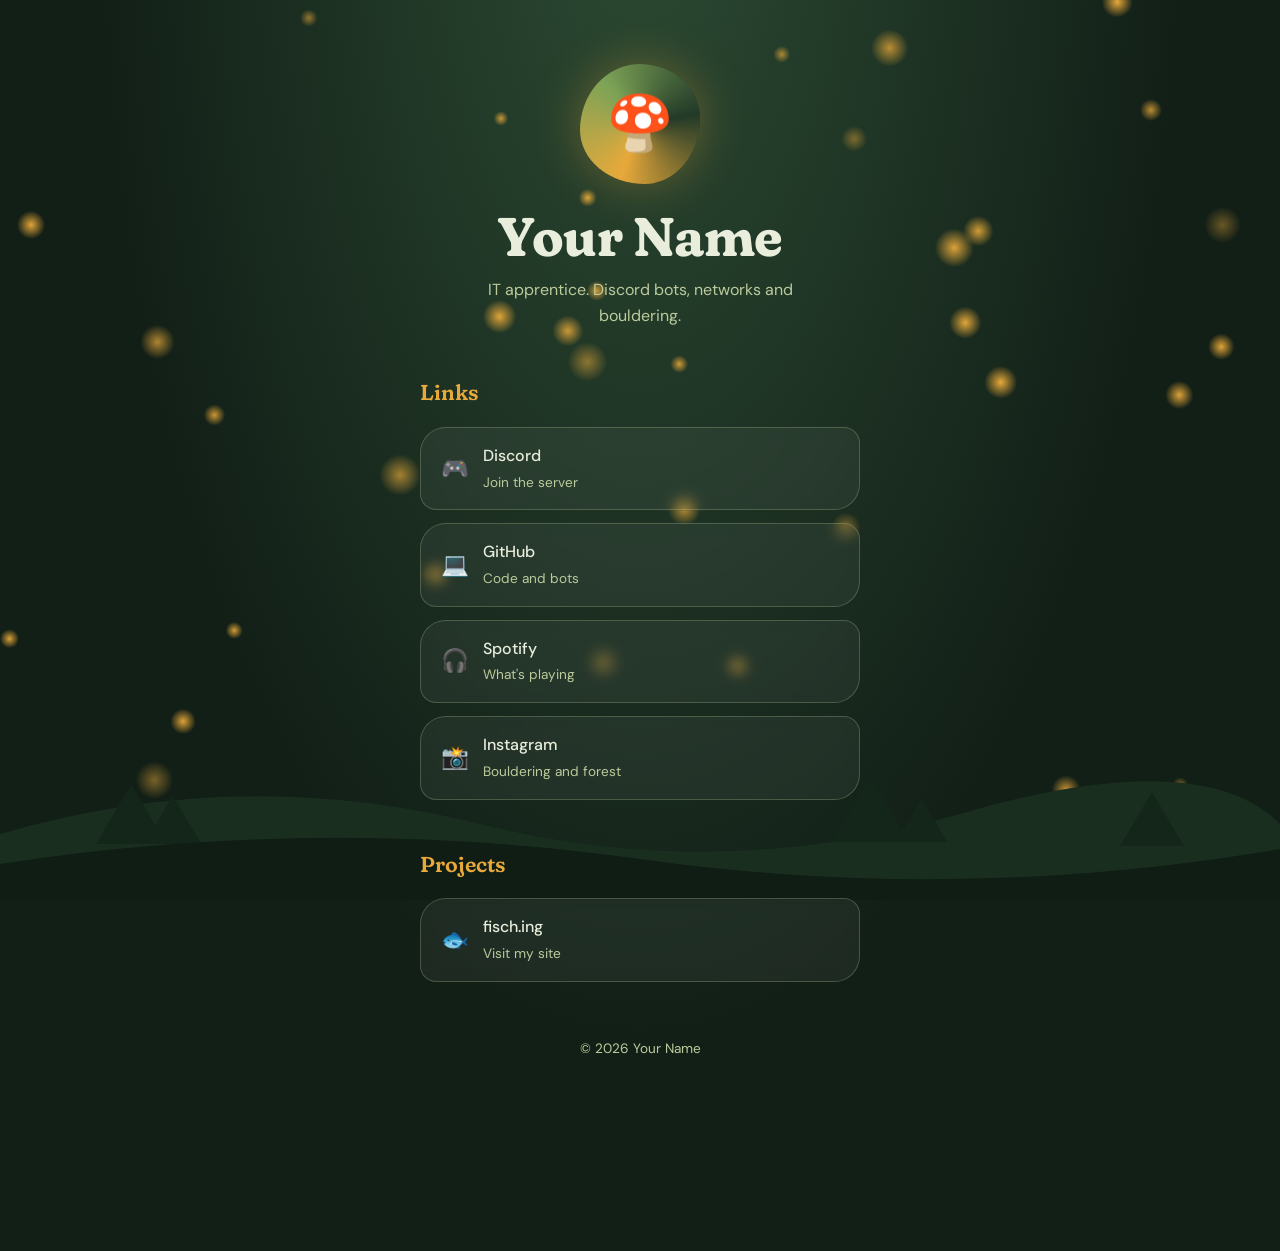
==== index.html @ 0cd6cc40 "v1" ====
<!DOCTYPE html>
<html lang="en">
<head>
<meta charset="utf-8">
<meta name="viewport" content="width=device-width, initial-scale=1, viewport-fit=cover">
<title>Your Name</title>
<meta name="description" content="Links from Your Name.">
<link rel="icon" href="data:image/svg+xml,<svg xmlns='http://www.w3.org/2000/svg' viewBox='0 0 100 100'><text y='.9em' font-size='90'>🍄</text></svg>">
<link rel="preconnect" href="https://fonts.googleapis.com">
<link rel="preconnect" href="https://fonts.gstatic.com" crossorigin>
<link href="https://fonts.googleapis.com/css2?family=Fraunces:opsz,wght,SOFT,WONK@9..144,400..800,100,1&family=DM+Sans:wght@400;500&display=swap" rel="stylesheet">
<style>
:root{
  --night:#121f17; --moss:#223a28; --fern:#7da356; --lichen:#bccb9c;
  --amber:#e8a93a; --mist:#e8eddc;
  --serif:'Fraunces',Georgia,serif; --sans:'DM Sans',system-ui,sans-serif;
}
*{box-sizing:border-box;margin:0}
html{background:var(--night);color:var(--mist);scroll-behavior:smooth}
body{font-family:var(--sans);line-height:1.6;min-height:100vh;position:relative;overflow-x:hidden;
  background:radial-gradient(ellipse at 50% -10%,#2c4a33 0%,var(--night) 60%);
  padding:env(safe-area-inset-top,0) 0 env(safe-area-inset-bottom,0)}
#fireflies{position:fixed;inset:0;width:100%;height:100%;pointer-events:none;z-index:0}
main{position:relative;z-index:1;max-width:30rem;margin:0 auto;padding:4rem 1.25rem 12rem}
.avatar{width:7.5rem;height:7.5rem;border-radius:50% 50% 46% 54%/55% 45% 55% 45%;margin:0 auto 1.5rem;
  background:conic-gradient(from 200deg,var(--amber),var(--fern),var(--moss),var(--amber));
  display:grid;place-items:center;font-size:3.4rem;box-shadow:0 0 3rem #e8a93a55;animation:sway 9s ease-in-out infinite}
@keyframes sway{50%{border-radius:46% 54% 55% 45%/45% 55% 45% 55%;transform:rotate(3deg)}}
h1{font-family:var(--serif);font-weight:700;font-size:clamp(2.4rem,9vw,3.4rem);line-height:1.05;text-align:center;
  font-variation-settings:"SOFT" 100,"WONK" 1;letter-spacing:-.01em}
.tag{text-align:center;color:var(--lichen);margin:.75rem auto 2.5rem;max-width:22rem}
h2{font-family:var(--serif);font-weight:600;font-size:1.35rem;margin:3rem 0 1rem;font-variation-settings:"SOFT" 100;color:var(--amber)}
.links{list-style:none;padding:0;display:grid;gap:.8rem}
.links a{display:flex;align-items:center;gap:.9rem;padding:.95rem 1.2rem;text-decoration:none;color:var(--mist);
  background:#ffffff0d;border:1.5px solid #bccb9c44;border-radius:1.6rem 1rem 1.6rem 1rem;
  backdrop-filter:blur(6px);transition:transform .25s,background .25s,border-color .25s}
.links a:hover{transform:translateX(.35rem) rotate(-.6deg);background:#e8a93a1f;border-color:var(--amber)}
.links .ico{font-size:1.4rem;width:1.8rem;text-align:center}
.links b{font-weight:500;display:block}
.links small{color:var(--lichen);font-size:.85rem}
a:focus-visible{outline:3px solid var(--amber);outline-offset:3px}
footer{text-align:center;color:var(--lichen);font-size:.85rem;margin-top:3.5rem}
.hills{position:fixed;left:0;right:0;bottom:0;z-index:0;pointer-events:none;height:11rem}
.hills svg{width:100%;height:100%;display:block}
@media (prefers-reduced-motion:reduce){*{animation:none!important;transition:none!important}}
</style>
</head>
<body>
<canvas id="fireflies" aria-hidden="true"></canvas>

<main>
  <div class="avatar" aria-hidden="true">🍄</div>
  <h1>Your Name</h1>
  <p class="tag">IT apprentice. Discord bots, networks and bouldering.</p>

  <h2>Links</h2>
  <ul class="links" id="links"></ul>

  <h2>Projects</h2>
  <ul class="links" id="projects"></ul>

  <footer>© <span id="year"></span> Your Name</footer>
</main>

<div class="hills" aria-hidden="true">
  <svg viewBox="0 0 800 176" preserveAspectRatio="none">
    <path d="M0 110 Q150 40 300 100 T600 90 T800 100 V176 H0Z" fill="#1a2e20"/>
    <g fill="#14261a">
      <path d="M60 120 l22-60 22 60z M90 120 l18-48 18 48z M520 118 l24-66 24 66z M560 118 l16-44 16 44z M700 122 l20-54 20 54z"/>
    </g>
    <path d="M0 140 Q200 90 400 135 T800 125 V176 H0Z" fill="#0f1d14"/>
  </svg>
</div>

<script>
// Edit here: icon, title, short line, address
const LINKS = [
  {icon:"🎮", title:"Discord", note:"Join the server", url:"https://discord.com"},
  {icon:"💻", title:"GitHub", note:"Code and bots", url:"https://github.com"},
  {icon:"🎧", title:"Spotify", note:"What's playing", url:"https://spotify.com"},
  {icon:"📸", title:"Instagram", note:"Bouldering and forest", url:"https://instagram.com"},
];
const PROJECTS = [
  {icon:"🐟", title:"fisch.ing", note:"Visit my site", url:"https://www.fisch.ing"},
];

const liste = (id, arr) => document.getElementById(id).innerHTML = arr.map(l =>
  `<li><a href="${l.url}" target="_blank" rel="noopener"><span class="ico">${l.icon}</span><span><b>${l.title}</b><small>${l.note}</small></span></a></li>`).join('');
liste('links', LINKS); liste('projects', PROJECTS);
document.getElementById('year').textContent = new Date().getFullYear();

// Glühwürmchen
(() => {
  const c = document.getElementById('fireflies'), x = c.getContext('2d');
  const still = matchMedia('(prefers-reduced-motion:reduce)').matches;
  let w, h, flies = [];
  const size = () => { w = c.width = innerWidth; h = c.height = innerHeight; };
  size(); addEventListener('resize', size);
  for (let i = 0; i < 38; i++) flies.push({x:Math.random()*innerWidth, y:Math.random()*innerHeight, r:1+Math.random()*2, a:Math.random()*6.28, s:.15+Math.random()*.35, p:Math.random()*6.28});
  (function draw(t = 0) {
    x.clearRect(0, 0, w, h);
    for (const f of flies) {
      if (!still) { f.a += (Math.random()-.5)*.15; f.x += Math.cos(f.a)*f.s; f.y += Math.sin(f.a)*f.s - .05; }
      if (f.x<0) f.x=w; if (f.x>w) f.x=0; if (f.y<0) f.y=h; if (f.y>h) f.y=0;
      const g = .35 + .65*Math.abs(Math.sin(t/1200 + f.p));
      const grad = x.createRadialGradient(f.x, f.y, 0, f.x, f.y, f.r*7);
      grad.addColorStop(0, `rgba(232,169,58,${g})`); grad.addColorStop(1, 'rgba(232,169,58,0)');
      x.fillStyle = grad; x.beginPath(); x.arc(f.x, f.y, f.r*7, 0, 6.283); x.fill();
    }
    if (!still) requestAnimationFrame(draw);
  })();
})();
</script>
</body>
</html>
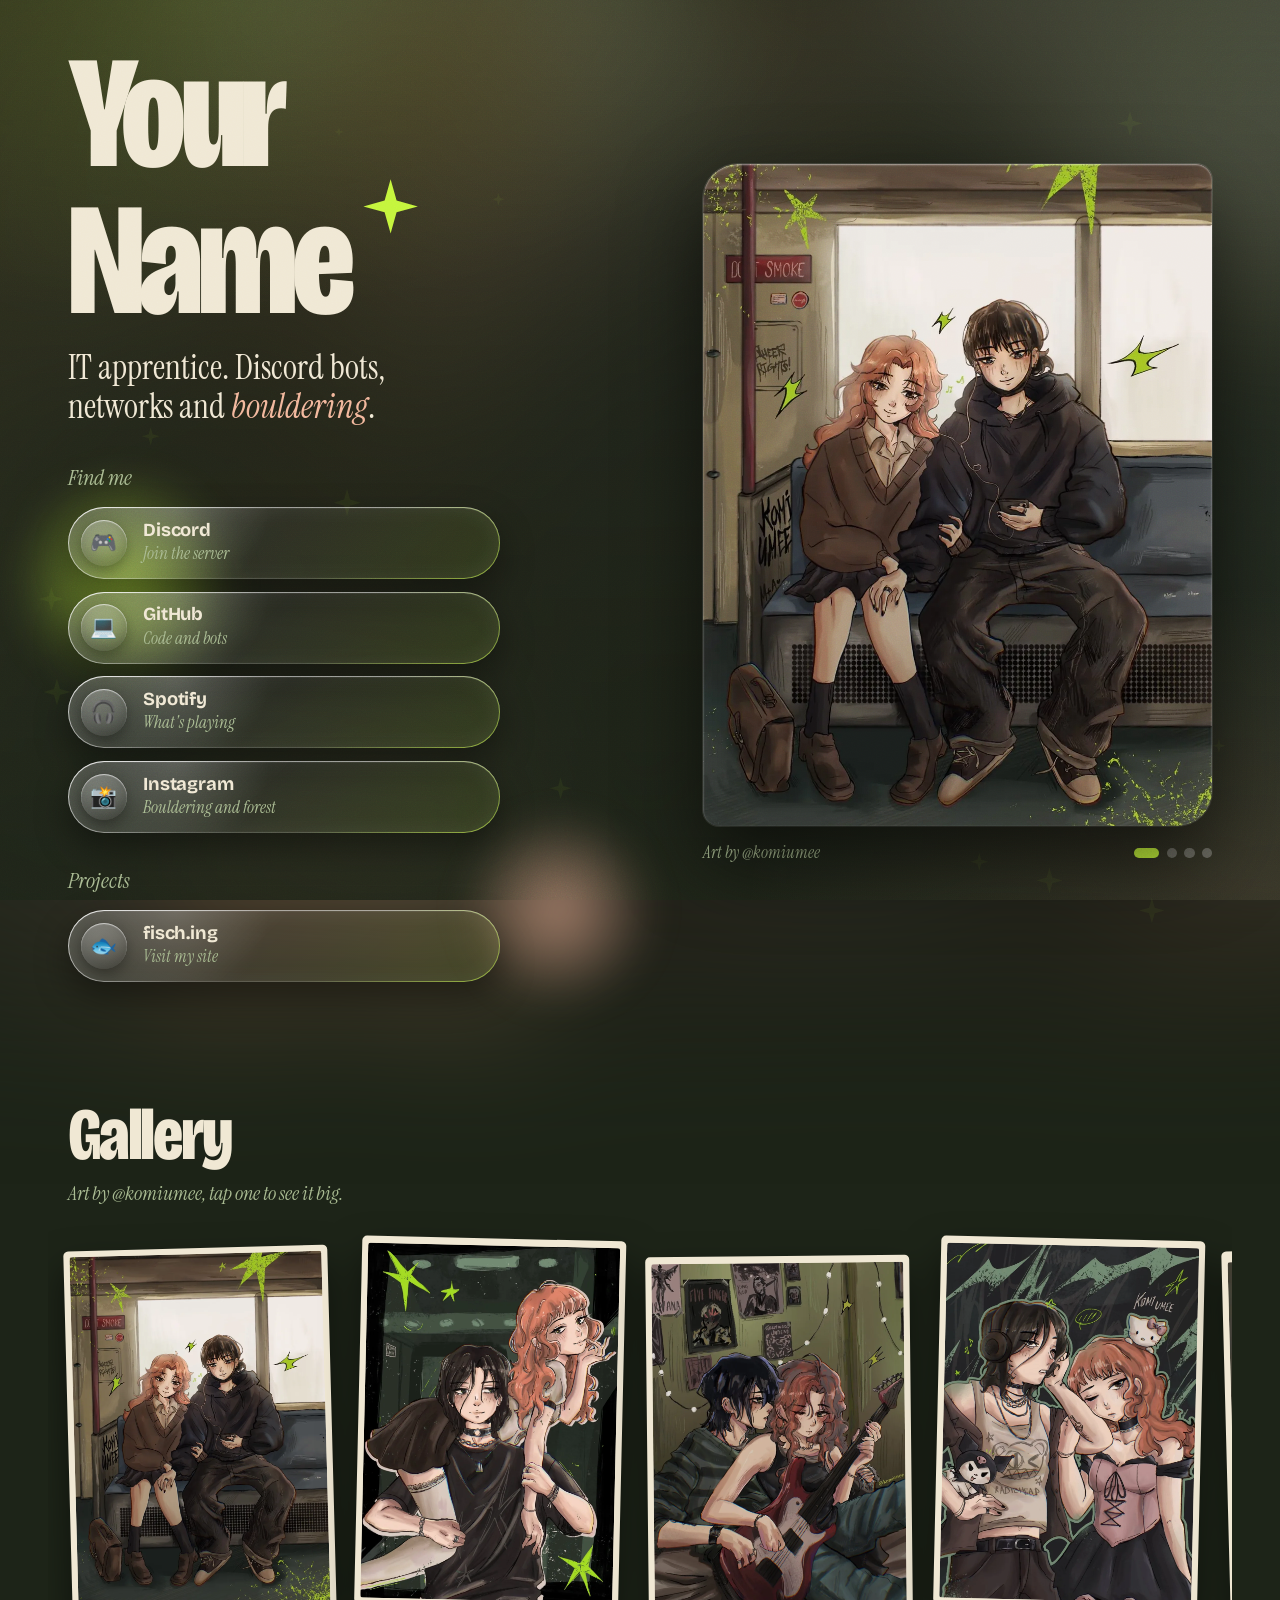
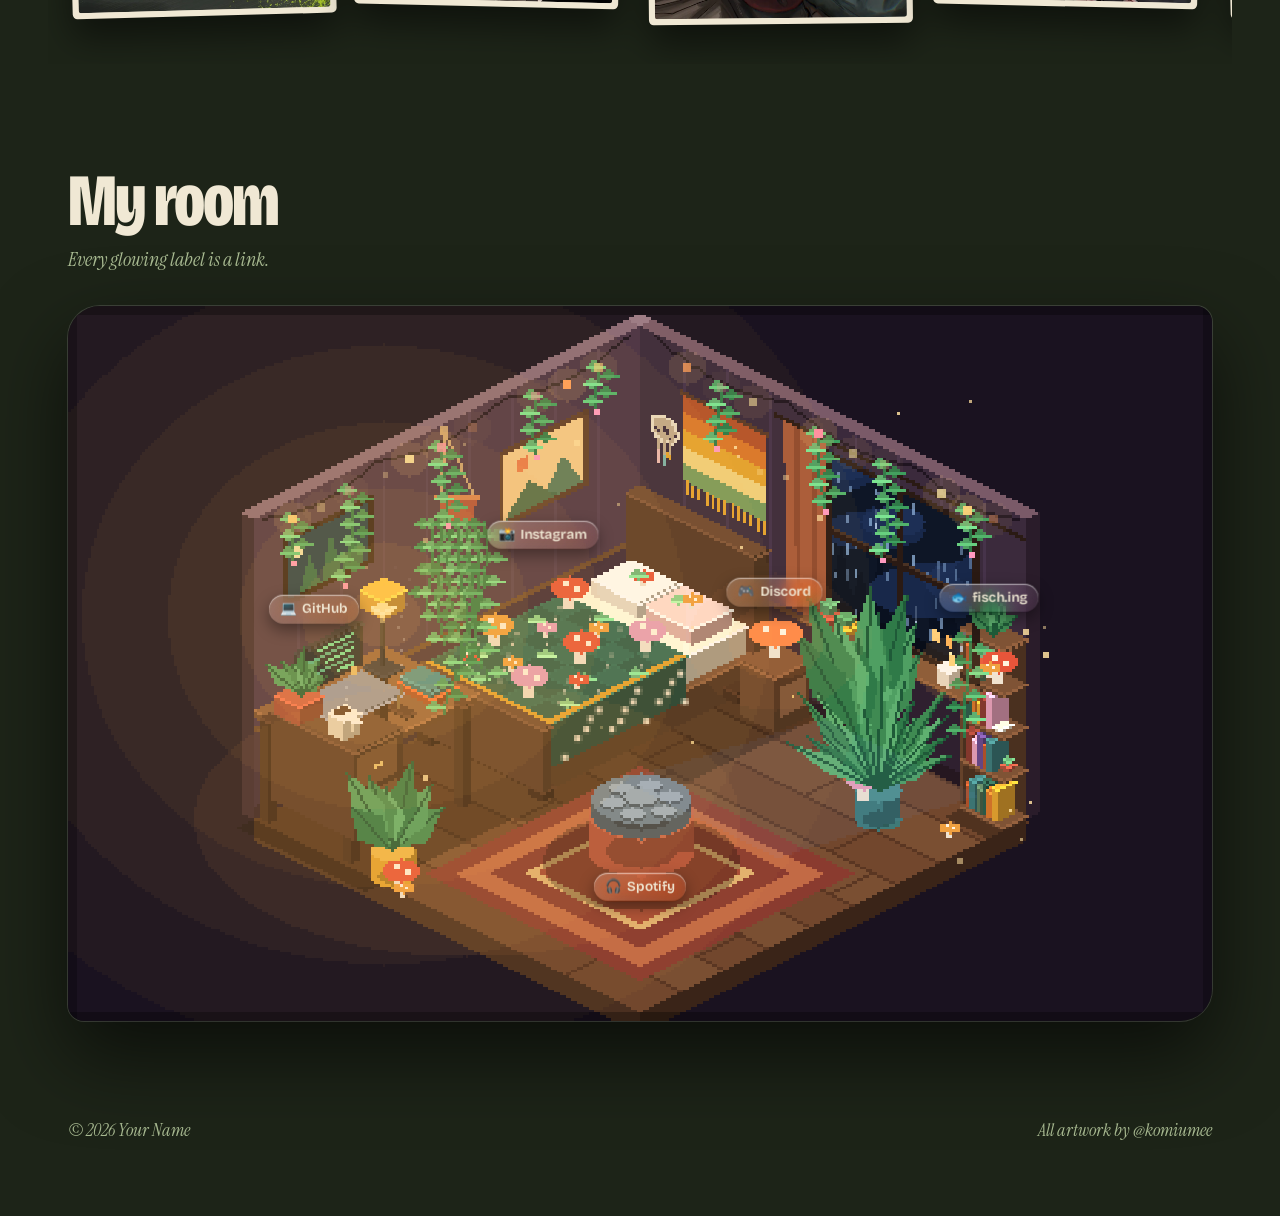
==== commit 649b7655: "full design switch" ====
--- a/index.html
+++ b/index.html
@@ -4,76 +4,191 @@
 <meta charset="utf-8">
 <meta name="viewport" content="width=device-width, initial-scale=1, viewport-fit=cover">
 <title>Your Name</title>
-<meta name="description" content="Links from Your Name.">
-<link rel="icon" href="data:image/svg+xml,<svg xmlns='http://www.w3.org/2000/svg' viewBox='0 0 100 100'><text y='.9em' font-size='90'>🍄</text></svg>">
+<meta name="description" content="Links, projects and my little room.">
+<meta name="theme-color" content="#1d2418">
+<link rel="icon" href="data:image/svg+xml,<svg xmlns='http://www.w3.org/2000/svg' viewBox='0 0 100 100'><path fill='%23c4f53c' d='M50 0l11 39 39 11-39 11-11 39-11-39L0 50l39-11z'/></svg>">
 <link rel="preconnect" href="https://fonts.googleapis.com">
 <link rel="preconnect" href="https://fonts.gstatic.com" crossorigin>
-<link href="https://fonts.googleapis.com/css2?family=Fraunces:opsz,wght,SOFT,WONK@9..144,400..800,100,1&family=DM+Sans:wght@400;500&display=swap" rel="stylesheet">
+<link href="https://fonts.googleapis.com/css2?family=Bricolage+Grotesque:opsz,wdth,wght@12..96,75..100,400..800&family=Instrument+Serif:ital@0;1&display=swap" rel="stylesheet">
 <style>
 :root{
-  --night:#121f17; --moss:#223a28; --fern:#7da356; --lichen:#bccb9c;
-  --amber:#e8a93a; --mist:#e8eddc;
-  --serif:'Fraunces',Georgia,serif; --sans:'DM Sans',system-ui,sans-serif;
+  --bog:#1d2418; --moss:#2b3424; --lichen:#a9bb92; --acid:#c4f53c; --peach:#f3b79c; --paper:#f0e8d4;
+  --display:'Bricolage Grotesque','Arial Narrow',system-ui,sans-serif;
+  --serif:'Instrument Serif',Georgia,serif;
 }
 *{box-sizing:border-box;margin:0}
-html{background:var(--night);color:var(--mist);scroll-behavior:smooth}
-body{font-family:var(--sans);line-height:1.6;min-height:100vh;position:relative;overflow-x:hidden;
-  background:radial-gradient(ellipse at 50% -10%,#2c4a33 0%,var(--night) 60%);
-  padding:env(safe-area-inset-top,0) 0 env(safe-area-inset-bottom,0)}
-#fireflies{position:fixed;inset:0;width:100%;height:100%;pointer-events:none;z-index:0}
-main{position:relative;z-index:1;max-width:30rem;margin:0 auto;padding:4rem 1.25rem 12rem}
-.avatar{width:7.5rem;height:7.5rem;border-radius:50% 50% 46% 54%/55% 45% 55% 45%;margin:0 auto 1.5rem;
-  background:conic-gradient(from 200deg,var(--amber),var(--fern),var(--moss),var(--amber));
-  display:grid;place-items:center;font-size:3.4rem;box-shadow:0 0 3rem #e8a93a55;animation:sway 9s ease-in-out infinite}
-@keyframes sway{50%{border-radius:46% 54% 55% 45%/45% 55% 45% 55%;transform:rotate(3deg)}}
-h1{font-family:var(--serif);font-weight:700;font-size:clamp(2.4rem,9vw,3.4rem);line-height:1.05;text-align:center;
-  font-variation-settings:"SOFT" 100,"WONK" 1;letter-spacing:-.01em}
-.tag{text-align:center;color:var(--lichen);margin:.75rem auto 2.5rem;max-width:22rem}
-h2{font-family:var(--serif);font-weight:600;font-size:1.35rem;margin:3rem 0 1rem;font-variation-settings:"SOFT" 100;color:var(--amber)}
-.links{list-style:none;padding:0;display:grid;gap:.8rem}
-.links a{display:flex;align-items:center;gap:.9rem;padding:.95rem 1.2rem;text-decoration:none;color:var(--mist);
-  background:#ffffff0d;border:1.5px solid #bccb9c44;border-radius:1.6rem 1rem 1.6rem 1rem;
-  backdrop-filter:blur(6px);transition:transform .25s,background .25s,border-color .25s}
-.links a:hover{transform:translateX(.35rem) rotate(-.6deg);background:#e8a93a1f;border-color:var(--amber)}
-.links .ico{font-size:1.4rem;width:1.8rem;text-align:center}
-.links b{font-weight:500;display:block}
-.links small{color:var(--lichen);font-size:.85rem}
-a:focus-visible{outline:3px solid var(--amber);outline-offset:3px}
-footer{text-align:center;color:var(--lichen);font-size:.85rem;margin-top:3.5rem}
-.hills{position:fixed;left:0;right:0;bottom:0;z-index:0;pointer-events:none;height:11rem}
-.hills svg{width:100%;height:100%;display:block}
-@media (prefers-reduced-motion:reduce){*{animation:none!important;transition:none!important}}
+html{background:var(--bog);color:var(--paper);scroll-behavior:smooth;-webkit-text-size-adjust:100%}
+body{font-family:var(--display);font-size:1rem;line-height:1.5;min-height:100vh;overflow-x:hidden;padding-bottom:env(safe-area-inset-bottom,0)}
+a{color:inherit}
+a:focus-visible,button:focus-visible{outline:3px solid var(--acid);outline-offset:3px}
+
+body::after{content:"";position:fixed;inset:0;pointer-events:none;z-index:60;opacity:.15;mix-blend-mode:overlay;
+  background-image:url("data:image/svg+xml,%3Csvg xmlns='http://www.w3.org/2000/svg' width='220' height='220'%3E%3Cfilter id='n'%3E%3CfeTurbulence type='fractalNoise' baseFrequency='.8' numOctaves='2' stitchTiles='stitch'/%3E%3C/filter%3E%3Crect width='100%25' height='100%25' filter='url(%23n)'/%3E%3C/svg%3E")}
+.bgart{position:fixed;inset:-12%;z-index:-3;background-size:cover;background-position:center;filter:blur(80px) saturate(1.5);opacity:0;transition:opacity 1.6s}
+.bgart.on{opacity:.5}
+.wash{position:fixed;inset:0;z-index:-2;background:
+  radial-gradient(70% 50% at 15% 0%,rgba(196,245,60,.12),transparent 70%),
+  radial-gradient(60% 50% at 100% 100%,rgba(243,183,156,.12),transparent 70%),
+  linear-gradient(rgba(29,36,24,.55),rgba(29,36,24,.8))}
+.stars{position:fixed;inset:0;z-index:-1;pointer-events:none}
+.star{position:absolute;background:var(--acid);clip-path:polygon(50% 0,61% 39%,100% 50%,61% 61%,50% 100%,39% 61%,0 50%,39% 39%);opacity:.05;animation:tw 4s ease-in-out infinite}
+@keyframes tw{50%{opacity:.7;transform:scale(1.15) rotate(25deg)}}
+
+.wrap{max-width:74rem;margin:0 auto;padding:0 1.25rem}
+
+/* hero */
+.hero{display:grid;gap:2rem;padding:max(1.25rem,env(safe-area-inset-top,0px)) 0 3rem}
+.art{order:-1}
+@media(min-width:900px){
+  .hero{grid-template-columns:1.05fr .95fr;gap:4.5rem;align-items:center;min-height:100vh;padding:3rem 0}
+  .art{order:0;position:sticky;top:2rem}}
+h1{font-weight:800;font-variation-settings:"wdth" 75;font-size:clamp(4.4rem,16vw,10rem);line-height:.82;letter-spacing:-.035em}
+.spark{display:inline-block;width:.34em;height:.34em;margin-left:.08em;vertical-align:.5em;background:var(--acid);
+  clip-path:polygon(50% 0,61% 39%,100% 50%,61% 61%,50% 100%,39% 61%,0 50%,39% 39%);animation:spin 9s linear infinite}
+@keyframes spin{to{transform:rotate(360deg)}}
+.lead{font-family:var(--serif);font-size:clamp(1.5rem,3.6vw,2.1rem);line-height:1.15;max-width:23rem;margin:1.4rem 0 2.2rem;color:var(--paper)}
+.lead em{color:var(--peach)}
+.group{font-family:var(--serif);font-style:italic;font-size:1.35rem;color:var(--lichen);margin:2rem 0 .8rem}
+.zone{position:relative;isolation:isolate}
+.zone::before,.zone::after{content:"";position:absolute;z-index:-1;border-radius:50%;filter:blur(18px)}
+.zone::before{width:15rem;height:15rem;left:-4rem;top:0;background:radial-gradient(circle,rgba(196,245,60,.6),transparent 65%);animation:drift 15s ease-in-out infinite alternate}
+.zone::after{width:13rem;height:13rem;right:-2rem;bottom:-2rem;background:radial-gradient(circle,rgba(243,183,156,.6),transparent 65%);animation:drift 19s ease-in-out infinite alternate-reverse}
+@keyframes drift{to{transform:translate(7rem,9rem) scale(1.25)}}
+.list{display:grid;gap:.8rem;max-width:27rem}
+
+/* liquid glass */
+.glass{position:relative;display:flex;align-items:center;gap:1rem;padding:.8rem 1.4rem .8rem .8rem;border-radius:999px;text-decoration:none;color:var(--paper);
+  background:linear-gradient(135deg,rgba(255,255,255,.2),rgba(255,255,255,.05) 45%,rgba(196,245,60,.1));
+  -webkit-backdrop-filter:blur(18px) saturate(1.9) brightness(1.1);backdrop-filter:blur(18px) saturate(1.9) brightness(1.1);
+  box-shadow:inset 0 1px 1px rgba(255,255,255,.55),inset 0 -1px 1px rgba(255,255,255,.12),inset 0 0 24px rgba(255,255,255,.07),0 14px 34px rgba(0,0,0,.4);
+  transition:transform .45s cubic-bezier(.2,.9,.3,1.5),box-shadow .3s}
+.glass>*{position:relative}
+.glass::before{content:"";position:absolute;inset:0;border-radius:inherit;pointer-events:none;opacity:.45;transition:opacity .3s;
+  background:radial-gradient(9rem circle at var(--mx,25%) var(--my,0%),rgba(255,255,255,.34),transparent 65%)}
+.glass::after{content:"";position:absolute;inset:0;border-radius:inherit;padding:1px;pointer-events:none;
+  background:linear-gradient(140deg,rgba(255,255,255,.8),rgba(255,255,255,.05) 38%,rgba(255,255,255,.05) 62%,rgba(196,245,60,.6));
+  -webkit-mask:linear-gradient(#000 0 0) content-box,linear-gradient(#000 0 0);-webkit-mask-composite:xor;mask-composite:exclude}
+.glass:hover,.glass:focus-visible{transform:scale(1.035) translateY(-2px);box-shadow:inset 0 1px 1px rgba(255,255,255,.7),inset 0 0 28px rgba(255,255,255,.1),0 18px 44px rgba(0,0,0,.45),0 0 34px rgba(196,245,60,.22)}
+.glass:hover::before{opacity:1}
+.glass:active{transform:scale(.97)}
+.chip{display:grid;place-items:center;flex:none;width:2.9rem;height:2.9rem;border-radius:50%;font-size:1.35rem;
+  background:linear-gradient(145deg,rgba(255,255,255,.3),rgba(255,255,255,.05));
+  box-shadow:inset 0 1px 1px rgba(255,255,255,.65),inset 0 -7px 14px rgba(0,0,0,.2),0 5px 14px rgba(0,0,0,.3)}
+.txt b{display:block;font-weight:700;font-size:1.15rem;line-height:1.15;letter-spacing:-.01em}
+.txt small{font-family:var(--serif);font-style:italic;font-size:1.05rem;color:var(--lichen)}
+
+/* hero art */
+.frame{position:relative;aspect-ratio:4/5.2;max-height:80vh;width:100%;border-radius:2.2rem 1rem 2.2rem 1rem;overflow:hidden;cursor:pointer;
+  box-shadow:0 34px 80px rgba(0,0,0,.6),0 0 0 1px rgba(255,255,255,.14);
+  transform:perspective(1000px) rotateX(var(--rx,0deg)) rotateY(var(--ry,0deg));transition:transform .25s}
+.frame img{position:absolute;inset:0;width:100%;height:100%;object-fit:cover;opacity:0;transform:scale(1.07);transition:opacity 1.2s,transform 7s ease-out}
+.frame img.on{opacity:1;transform:scale(1)}
+.frame::after{content:"";position:absolute;inset:0;border-radius:inherit;pointer-events:none;box-shadow:inset 0 1px 2px rgba(255,255,255,.5),inset 0 0 44px rgba(255,255,255,.06)}
+.art figcaption{display:flex;justify-content:space-between;align-items:center;margin-top:.9rem;font-family:var(--serif);font-style:italic;font-size:1.05rem;color:var(--lichen)}
+.dots{display:flex;gap:.45rem}
+.dots button{width:.65rem;height:.65rem;border-radius:1rem;border:0;padding:0;background:rgba(255,255,255,.28);cursor:pointer;transition:width .3s,background .3s}
+.dots button.on{background:var(--acid);width:1.6rem}
+
+/* one entrance on load */
+.js .go{opacity:0;animation:rise .9s cubic-bezier(.2,.8,.2,1) forwards;animation-delay:calc(var(--i,0)*95ms)}
+.js .art.go{animation-name:pop}
+@keyframes rise{from{opacity:0;transform:translateY(22px)}to{opacity:1;transform:none}}
+@keyframes pop{from{opacity:0;transform:scale(.94) rotate(-2deg)}to{opacity:1;transform:none}}
+
+/* sections */
+.sec{padding:4.5rem 0 2rem}
+.sec h2{font-weight:800;font-variation-settings:"wdth" 75;font-size:clamp(2.6rem,8vw,4.6rem);line-height:.9;letter-spacing:-.03em}
+.sec p.sub{font-family:var(--serif);font-style:italic;font-size:1.25rem;color:var(--lichen);margin:.6rem 0 0}
+.rail{display:flex;gap:1.6rem;overflow-x:auto;scroll-snap-type:x proximity;padding:2.5rem 1.25rem 3rem;margin:0 -1.25rem;scrollbar-width:thin;scrollbar-color:var(--lichen) transparent}
+.rail button{flex:0 0 min(68vw,16.5rem);border:0;padding:.4rem;background:var(--paper);border-radius:.3rem;cursor:pointer;scroll-snap-align:center;
+  box-shadow:0 18px 36px rgba(0,0,0,.5);transform:rotate(var(--r,-1.5deg)) translateY(var(--y,0))}
+.rail button:nth-child(2n){--r:1.3deg;--y:-.6rem}
+.rail button:nth-child(3n){--r:-.6deg;--y:.5rem}
+.rail img{display:block;width:100%;height:auto;border-radius:.15rem}
+
+.stage{position:relative;container-type:inline-size;margin-top:2rem}
+.stage canvas{display:block;width:100%;aspect-ratio:8/5;image-rendering:pixelated;border-radius:2rem 1rem 2rem 1rem;
+  box-shadow:0 0 0 1px rgba(255,255,255,.14),0 34px 80px rgba(0,0,0,.6)}
+.tags a{position:absolute;transform:translate(-50%,-50%);display:flex;align-items:center;gap:.4em;white-space:nowrap;text-decoration:none;
+  padding:.3em .8em;font-weight:600;font-size:clamp(.5rem,2.1cqw,.85rem);color:var(--paper);border-radius:999px;
+  background:linear-gradient(135deg,rgba(255,255,255,.22),rgba(255,255,255,.06));
+  -webkit-backdrop-filter:blur(8px) saturate(1.6);backdrop-filter:blur(8px) saturate(1.6);
+  box-shadow:inset 0 1px 1px rgba(255,255,255,.6),0 6px 16px rgba(0,0,0,.4);
+  animation:bob 4.5s ease-in-out infinite;transition:background .25s}
+.tags a:nth-child(2){animation-delay:-1s}.tags a:nth-child(3){animation-delay:-2s}.tags a:nth-child(4){animation-delay:-3s}.tags a:nth-child(5){animation-delay:-3.8s}
+.tags a:hover,.tags a:focus-visible{animation:none;transform:translate(-50%,-50%) scale(1.1);background:linear-gradient(135deg,rgba(196,245,60,.4),rgba(255,255,255,.1))}
+@keyframes bob{50%{transform:translate(-50%,calc(-50% - .3em))}}
+@container (max-width:480px){.tags .ic{display:none}}
+
+.foot{padding:4rem 0 4.5rem;display:flex;justify-content:space-between;flex-wrap:wrap;gap:.5rem;font-family:var(--serif);font-style:italic;font-size:1.1rem;color:var(--lichen)}
+
+dialog{border:0;background:transparent;padding:0;max-width:min(92vw,52rem);max-height:94vh;overflow:visible;color:var(--paper)}
+dialog::backdrop{background:rgba(14,18,11,.82);-webkit-backdrop-filter:blur(12px);backdrop-filter:blur(12px)}
+dialog img{display:block;max-width:100%;max-height:86vh;margin:0 auto;border-radius:1rem;box-shadow:0 30px 80px rgba(0,0,0,.7)}
+dialog p{text-align:center;margin-top:.8rem;font-family:var(--serif);font-style:italic;font-size:1.1rem;color:var(--lichen)}
+dialog .nav{position:fixed;top:50%;width:3.2rem;height:3.2rem;border-radius:50%;border:0;font:700 1.6rem var(--display);color:var(--paper);cursor:pointer;transform:translateY(-50%);
+  background:linear-gradient(135deg,rgba(255,255,255,.25),rgba(255,255,255,.06));-webkit-backdrop-filter:blur(10px);backdrop-filter:blur(10px);box-shadow:inset 0 1px 1px rgba(255,255,255,.6)}
+dialog .pv{left:max(.75rem,3vw)}dialog .nx{right:max(.75rem,3vw)}
+
+@media(prefers-reduced-motion:reduce){
+  *{animation:none!important;transition:none!important}
+  .js .go{opacity:1}}
 </style>
 </head>
 <body>
-<canvas id="fireflies" aria-hidden="true"></canvas>
-
-<main>
-  <div class="avatar" aria-hidden="true">🍄</div>
-  <h1>Your Name</h1>
-  <p class="tag">IT apprentice. Discord bots, networks and bouldering.</p>
-
-  <h2>Links</h2>
-  <ul class="links" id="links"></ul>
-
-  <h2>Projects</h2>
-  <ul class="links" id="projects"></ul>
-
-  <footer>© <span id="year"></span> Your Name</footer>
-</main>
-
-<div class="hills" aria-hidden="true">
-  <svg viewBox="0 0 800 176" preserveAspectRatio="none">
-    <path d="M0 110 Q150 40 300 100 T600 90 T800 100 V176 H0Z" fill="#1a2e20"/>
-    <g fill="#14261a">
-      <path d="M60 120 l22-60 22 60z M90 120 l18-48 18 48z M520 118 l24-66 24 66z M560 118 l16-44 16 44z M700 122 l20-54 20 54z"/>
-    </g>
-    <path d="M0 140 Q200 90 400 135 T800 125 V176 H0Z" fill="#0f1d14"/>
-  </svg>
+<div class="bgart"></div><div class="bgart"></div><div class="wash"></div><div class="stars" id="stars" aria-hidden="true"></div>
+
+<div class="wrap">
+  <header class="hero">
+    <div>
+      <h1 class="go" style="--i:1">Your<br>Name<span class="spark" aria-hidden="true"></span></h1>
+      <p class="lead go" style="--i:2">IT apprentice. Discord bots, networks and <em>bouldering</em>.</p>
+      <div class="zone">
+        <p class="group go" style="--i:3">Find me</p>
+        <nav class="list go" style="--i:4" id="links" aria-label="Links"></nav>
+        <p class="group go" style="--i:5">Projects</p>
+        <nav class="list go" style="--i:6" id="projects" aria-label="Projects"></nav>
+      </div>
+    </div>
+    <figure class="art go" style="--i:2" id="art">
+      <div class="frame" id="frame" role="group" aria-label="Artwork slideshow, click for the next one"></div>
+      <figcaption><span>Art by @komiumee</span><span class="dots" id="dots"></span></figcaption>
+    </figure>
+  </header>
+
+  <section class="sec" id="gallery">
+    <h2>Gallery</h2>
+    <p class="sub">Art by @komiumee, tap one to see it big.</p>
+    <div class="rail" id="rail"></div>
+  </section>
+
+  <section class="sec" id="room-sec">
+    <h2>My room</h2>
+    <p class="sub">Every glowing label is a link.</p>
+    <div class="stage">
+      <canvas id="room" width="400" height="250" role="img" aria-label="Pixel art: a cozy hippie room on a rainy night with plants, a bed with mushroom sheets, a desk, a bookshelf and a handpan"></canvas>
+      <div class="tags" id="tags"></div>
+    </div>
+  </section>
+
+  <footer class="foot">
+    <span>© <span id="year"></span> Your Name</span>
+    <span>All artwork by @komiumee</span>
+  </footer>
 </div>
 
+<dialog id="lb">
+  <img alt="">
+  <p>Art by @komiumee</p>
+  <button class="nav pv" aria-label="Previous artwork">‹</button>
+  <button class="nav nx" aria-label="Next artwork">›</button>
+</dialog>
+
 <script>
-// Edit here: icon, title, short line, address
+document.documentElement.classList.add('js');
+const $=q=>document.querySelector(q);
+
+// Hier eintragen: Symbol, Titel, kurze Zeile, Adresse
 const LINKS = [
   {icon:"🎮", title:"Discord", note:"Join the server", url:"https://discord.com"},
   {icon:"💻", title:"GitHub", note:"Code and bots", url:"https://github.com"},
@@ -83,33 +198,77 @@
 const PROJECTS = [
   {icon:"🐟", title:"fisch.ing", note:"Visit my site", url:"https://www.fisch.ing"},
 ];
-
-const liste = (id, arr) => document.getElementById(id).innerHTML = arr.map(l =>
-  `<li><a href="${l.url}" target="_blank" rel="noopener"><span class="ico">${l.icon}</span><span><b>${l.title}</b><small>${l.note}</small></span></a></li>`).join('');
-liste('links', LINKS); liste('projects', PROJECTS);
-document.getElementById('year').textContent = new Date().getFullYear();
-
-// Glühwürmchen
-(() => {
-  const c = document.getElementById('fireflies'), x = c.getContext('2d');
-  const still = matchMedia('(prefers-reduced-motion:reduce)').matches;
-  let w, h, flies = [];
-  const size = () => { w = c.width = innerWidth; h = c.height = innerHeight; };
-  size(); addEventListener('resize', size);
-  for (let i = 0; i < 38; i++) flies.push({x:Math.random()*innerWidth, y:Math.random()*innerHeight, r:1+Math.random()*2, a:Math.random()*6.28, s:.15+Math.random()*.35, p:Math.random()*6.28});
-  (function draw(t = 0) {
-    x.clearRect(0, 0, w, h);
-    for (const f of flies) {
-      if (!still) { f.a += (Math.random()-.5)*.15; f.x += Math.cos(f.a)*f.s; f.y += Math.sin(f.a)*f.s - .05; }
-      if (f.x<0) f.x=w; if (f.x>w) f.x=0; if (f.y<0) f.y=h; if (f.y>h) f.y=0;
-      const g = .35 + .65*Math.abs(Math.sin(t/1200 + f.p));
-      const grad = x.createRadialGradient(f.x, f.y, 0, f.x, f.y, f.r*7);
-      grad.addColorStop(0, `rgba(232,169,58,${g})`); grad.addColorStop(1, 'rgba(232,169,58,0)');
-      x.fillStyle = grad; x.beginPath(); x.arc(f.x, f.y, f.r*7, 0, 6.283); x.fill();
-    }
-    if (!still) requestAnimationFrame(draw);
-  })();
-})();
+// Bilder: Datei im Ordner images/ plus Beschreibung. Die ersten 4 laufen oben als Slideshow.
+const ART = [
+  {s:"images/art-subway.webp",    a:"Two people sitting close together on a train, one leaning on the other's arm"},
+  {s:"images/art-green.webp",     a:"A black-haired person in front, a red-haired person leaning on their shoulder, green stars"},
+  {s:"images/art-guitar.webp",    a:"Two people on a bed with a red guitar, band posters and string lights behind them"},
+  {s:"images/art-headphones.webp",a:"Two people in a dark green frame, one in headphones and a Radiohead shirt, one in a corset top"},
+  {s:"images/art-hug.webp",       a:"Two people hugging tightly, a close-up of their eyes in a panel above"},
+  {s:"images/art-iloveyou.webp",  a:"Two people embracing with speech bubbles that say I love you"},
+  {s:"images/art-candles.webp",   a:"Two people embracing at a candlelit table in front of a big window"},
+];
+
+const btn=l=>`<a class="glass" href="${l.url}" target="_blank" rel="noopener"><span class="chip" aria-hidden="true">${l.icon}</span><span class="txt"><b>${l.title}</b><small>${l.note}</small></span></a>`;
+$('#links').innerHTML=LINKS.map(btn).join('');
+$('#projects').innerHTML=PROJECTS.map(btn).join('');
+$('#year').textContent=new Date().getFullYear();
+
+// Slideshow oben + weichgezeichneter Hintergrund in den Farben des Bildes
+const HERO=ART.slice(0,4),frame=$('#frame'),dots=$('#dots'),bgs=[...document.querySelectorAll('.bgart')];
+frame.innerHTML=HERO.map((x,i)=>`<img src="${x.s}" alt="${x.a}" ${i?'loading="lazy"':''} decoding="async">`).join('');
+dots.innerHTML=HERO.map((_,i)=>`<button aria-label="Show artwork ${i+1}"></button>`).join('');
+const imgs=[...frame.children],db=[...dots.children];
+let cur=0,bgi=0,timer;
+function show(i){
+  cur=(i+HERO.length)%HERO.length;
+  imgs.forEach((m,k)=>m.classList.toggle('on',k===cur));
+  db.forEach((d,k)=>d.classList.toggle('on',k===cur));
+  const nb=bgs[bgi^1];nb.style.backgroundImage=`url(${HERO[cur].s})`;nb.classList.add('on');bgs[bgi].classList.remove('on');bgi^=1}
+function play(){clearInterval(timer);if(!matchMedia('(prefers-reduced-motion:reduce)').matches)timer=setInterval(()=>show(cur+1),6500)}
+db.forEach((d,k)=>d.onclick=()=>{show(k);play()});
+frame.onclick=()=>{show(cur+1);play()};
+show(0);play();
+
+if(matchMedia('(hover:hover)').matches&&!matchMedia('(prefers-reduced-motion:reduce)').matches){
+  const art=$('#art');
+  art.addEventListener('pointermove',e=>{const r=frame.getBoundingClientRect(),x=(e.clientX-r.left)/r.width-.5,y=(e.clientY-r.top)/r.height-.5;
+    frame.style.setProperty('--ry',(x*10)+'deg');frame.style.setProperty('--rx',(-y*10)+'deg')});
+  art.addEventListener('pointerleave',()=>{frame.style.setProperty('--rx','0deg');frame.style.setProperty('--ry','0deg')})}
+
+// Lichtreflex folgt dem Finger/der Maus auf den Glas-Buttons
+document.addEventListener('pointermove',e=>{const g=e.target.closest&&e.target.closest('.glass');
+  if(g){const r=g.getBoundingClientRect();g.style.setProperty('--mx',(e.clientX-r.left)+'px');g.style.setProperty('--my',(e.clientY-r.top)+'px')}});
+
+// Galerie + Großansicht
+$('#rail').innerHTML=ART.map((x,i)=>`<button data-i="${i}" aria-label="Open artwork ${i+1}"><img src="${x.s}" alt="${x.a}" loading="lazy" decoding="async"></button>`).join('');
+const lb=$('#lb'),lbi=lb.querySelector('img');let li=0;
+const open=i=>{li=(i+ART.length)%ART.length;lbi.src=ART[li].s;lbi.alt=ART[li].a;if(!lb.open)lb.showModal()};
+$('#rail').addEventListener('click',e=>{const b=e.target.closest('button');if(b)open(+b.dataset.i)});
+lb.addEventListener('click',e=>{if(e.target.closest('.nx'))open(li+1);else if(e.target.closest('.pv'))open(li-1);else lb.close()});
+addEventListener('keydown',e=>{if(!lb.open)return;if(e.key==='ArrowRight')open(li+1);if(e.key==='ArrowLeft')open(li-1)});
+
+// Funkeln im Hintergrund
+const st=$('#stars');
+for(let i=0;i<18;i++){const s=document.createElement('i'),z=8+Math.random()*20;s.className='star';
+  s.style.cssText=`left:${Math.random()*100}%;top:${Math.random()*100}%;width:${z}px;height:${z}px;animation-delay:${-Math.random()*6}s;animation-duration:${3+Math.random()*4}s`;st.appendChild(s)}
+
+// Zimmer-Beschriftungen: Titel muss zu einem Eintrag oben passen.
+// tag = Position des Labels, obj = Kreis um das Objekt (x, y, Radius x, Radius y), alles in Zimmer-Pixeln (400x250)
+const SPOTS=[
+  {title:"GitHub",    tag:[86,106],  obj:[90,124,16,12]},
+  {title:"Instagram", tag:[166,80],  obj:[166,57,22,16]},
+  {title:"Discord",   tag:[247,100], obj:[247,113,14,12]},
+  {title:"Spotify",   tag:[200,203], obj:[200,172,22,10]},
+  {title:"fisch.ing", tag:[322,102], obj:[324,146,22,32]},
+];
+const ALL=[...LINKS,...PROJECTS],tags=$('#tags');
+tags.innerHTML=SPOTS.map(s=>{const l=ALL.find(a=>a.title===s.title);
+  return `<a href="${l.url}" target="_blank" rel="noopener" data-t="${s.title}" aria-label="${l.title}: ${l.note}" style="left:${s.tag[0]/4}%;top:${s.tag[1]/2.5}%"><span class="ic" aria-hidden="true">${l.icon}</span>${l.title}</a>`}).join('');
+tags.querySelectorAll('a').forEach(a=>{
+  const on=()=>window.hot=a.dataset.t,off=()=>window.hot=null;
+  a.addEventListener('mouseenter',on);a.addEventListener('focus',on);a.addEventListener('mouseleave',off);a.addEventListener('blur',off)});
 </script>
+<script src="room.js" defer></script>
 </body>
 </html>
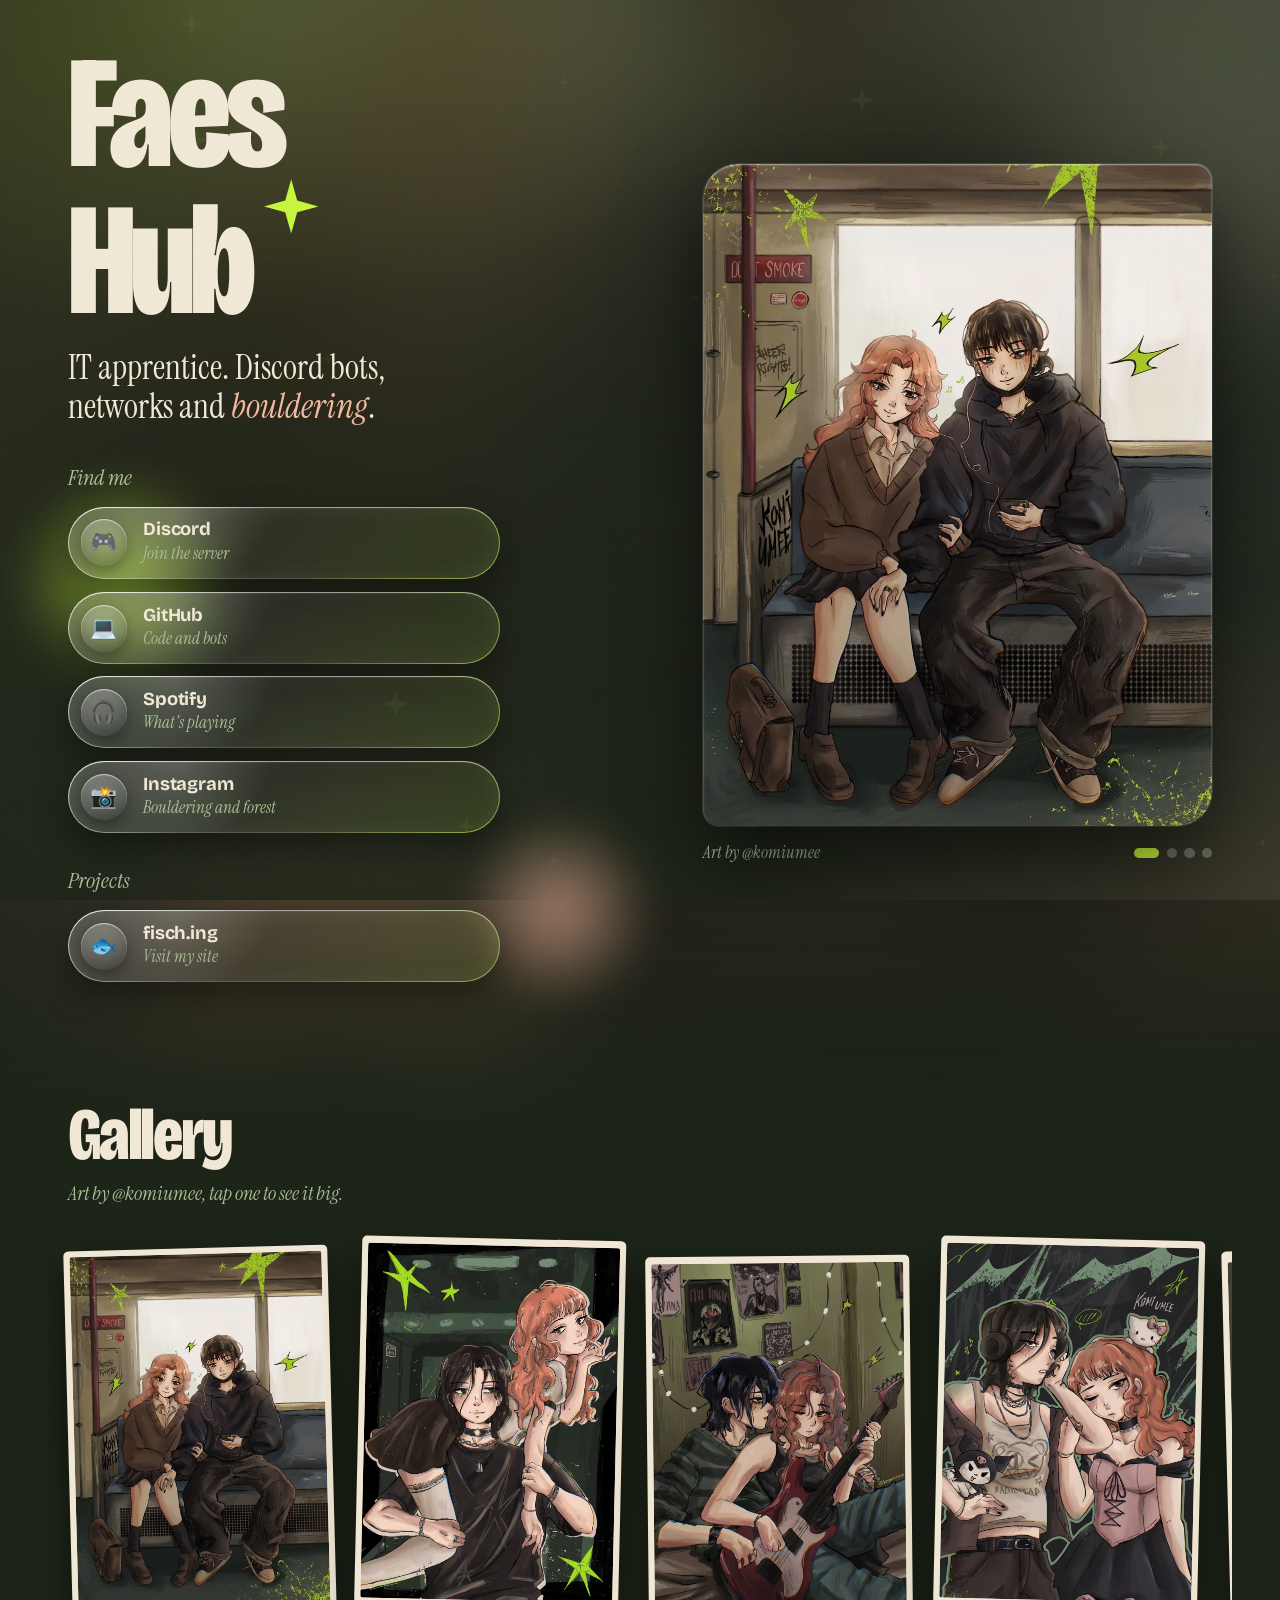
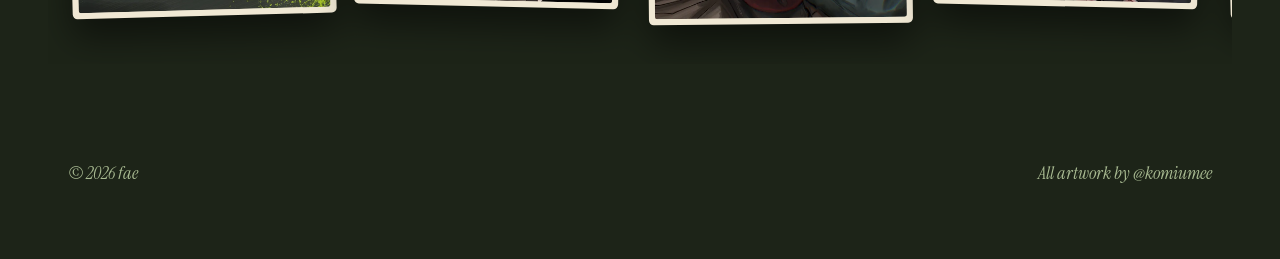
==== commit 5be66ac4: "design update" ====
--- a/index.html
+++ b/index.html
@@ -3,8 +3,8 @@
 <head>
 <meta charset="utf-8">
 <meta name="viewport" content="width=device-width, initial-scale=1, viewport-fit=cover">
-<title>Your Name</title>
-<meta name="description" content="Links, projects and my little room.">
+<title>Faes Hub</title>
+<meta name="description" content="Links and projects from fae.">
 <meta name="theme-color" content="#1d2418">
 <link rel="icon" href="data:image/svg+xml,<svg xmlns='http://www.w3.org/2000/svg' viewBox='0 0 100 100'><path fill='%23c4f53c' d='M50 0l11 39 39 11-39 11-11 39-11-39L0 50l39-11z'/></svg>">
 <link rel="preconnect" href="https://fonts.googleapis.com">
@@ -130,6 +130,7 @@
   background:linear-gradient(135deg,rgba(255,255,255,.25),rgba(255,255,255,.06));-webkit-backdrop-filter:blur(10px);backdrop-filter:blur(10px);box-shadow:inset 0 1px 1px rgba(255,255,255,.6)}
 dialog .pv{left:max(.75rem,3vw)}dialog .nx{right:max(.75rem,3vw)}
 
+[hidden]{display:none!important}
 @media(prefers-reduced-motion:reduce){
   *{animation:none!important;transition:none!important}
   .js .go{opacity:1}}
@@ -141,7 +142,7 @@
 <div class="wrap">
   <header class="hero">
     <div>
-      <h1 class="go" style="--i:1">Your<br>Name<span class="spark" aria-hidden="true"></span></h1>
+      <h1 class="go" style="--i:1">Faes<br>Hub<span class="spark" aria-hidden="true"></span></h1>
       <p class="lead go" style="--i:2">IT apprentice. Discord bots, networks and <em>bouldering</em>.</p>
       <div class="zone">
         <p class="group go" style="--i:3">Find me</p>
@@ -162,7 +163,7 @@
     <div class="rail" id="rail"></div>
   </section>
 
-  <section class="sec" id="room-sec">
+  <section class="sec" id="room-sec" hidden>
     <h2>My room</h2>
     <p class="sub">Every glowing label is a link.</p>
     <div class="stage">
@@ -172,7 +173,7 @@
   </section>
 
   <footer class="foot">
-    <span>© <span id="year"></span> Your Name</span>
+    <span>© <span id="year"></span> fae</span>
     <span>All artwork by @komiumee</span>
   </footer>
 </div>
@@ -253,6 +254,10 @@
 for(let i=0;i<18;i++){const s=document.createElement('i'),z=8+Math.random()*20;s.className='star';
   s.style.cssText=`left:${Math.random()*100}%;top:${Math.random()*100}%;width:${z}px;height:${z}px;animation-delay:${-Math.random()*6}s;animation-duration:${3+Math.random()*4}s`;st.appendChild(s)}
 
+// Zimmer ein-/ausblenden: auf true setzen, dann erscheint der Bereich "My room" wieder
+const SHOW_ROOM=false;
+if(SHOW_ROOM){$('#room-sec').hidden=false;const rs=document.createElement('script');rs.src='room.js';document.body.appendChild(rs)}
+
 // Zimmer-Beschriftungen: Titel muss zu einem Eintrag oben passen.
 // tag = Position des Labels, obj = Kreis um das Objekt (x, y, Radius x, Radius y), alles in Zimmer-Pixeln (400x250)
 const SPOTS=[
@@ -269,6 +274,5 @@
   const on=()=>window.hot=a.dataset.t,off=()=>window.hot=null;
   a.addEventListener('mouseenter',on);a.addEventListener('focus',on);a.addEventListener('mouseleave',off);a.addEventListener('blur',off)});
 </script>
-<script src="room.js" defer></script>
 </body>
 </html>
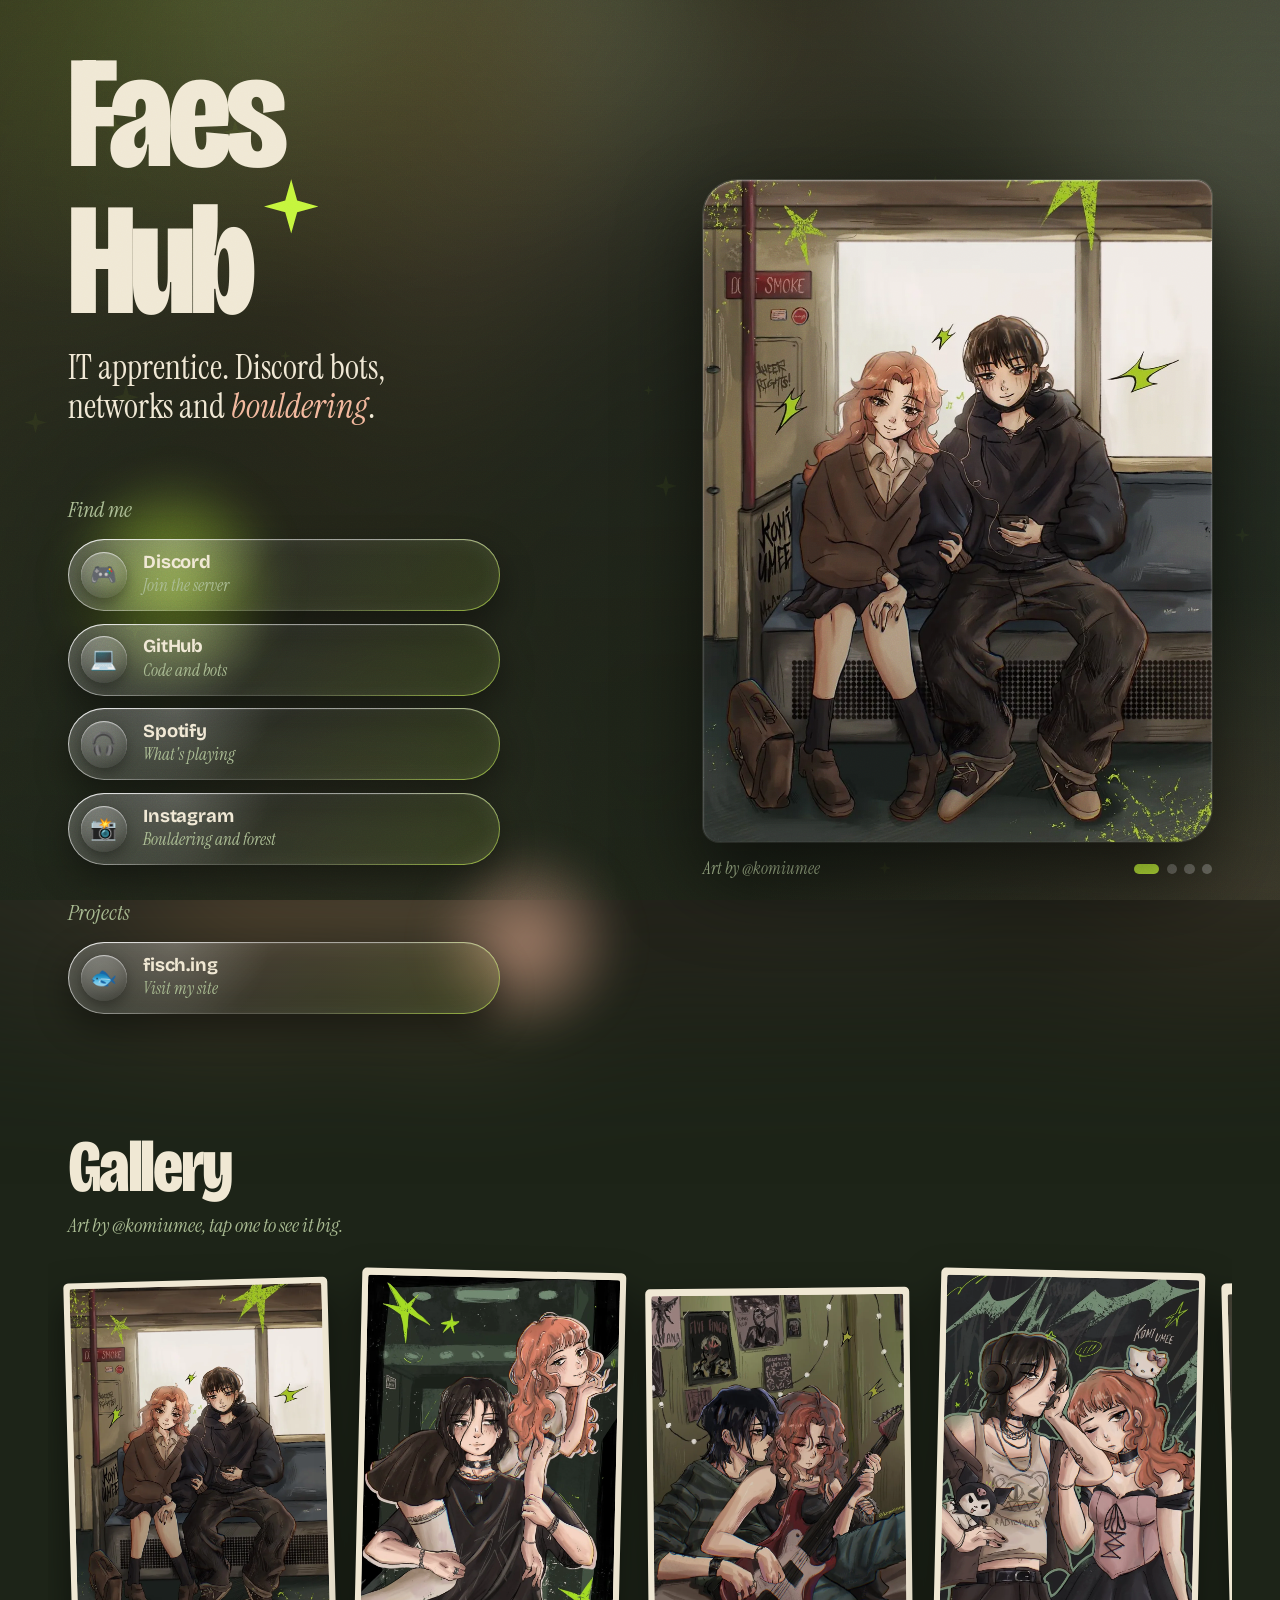
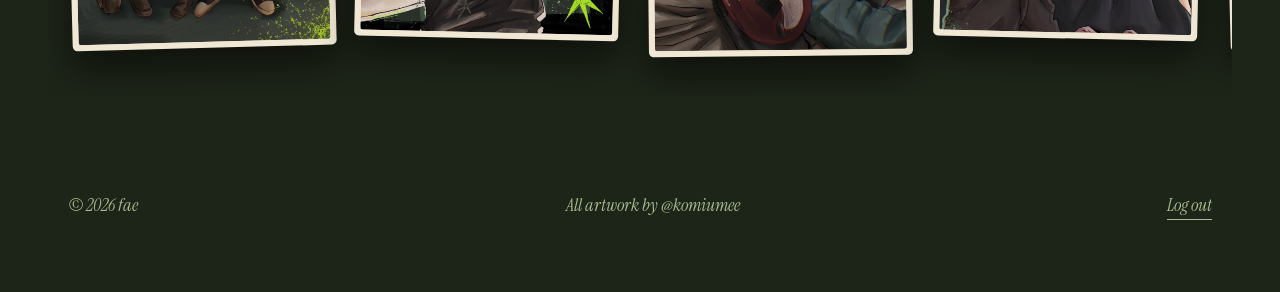
==== commit 7214963a: "maintenance" ====
--- a/index.html
+++ b/index.html
@@ -18,7 +18,7 @@
 }
 *{box-sizing:border-box;margin:0}
 html{background:var(--bog);color:var(--paper);scroll-behavior:smooth;-webkit-text-size-adjust:100%}
-body{font-family:var(--display);font-size:1rem;line-height:1.5;min-height:100vh;overflow-x:hidden;padding-bottom:env(safe-area-inset-bottom,0)}
+body{font-family:var(--display);font-size:1rem;line-height:1.5;min-height:100vh;overflow-x:hidden;overflow-x:clip;padding-bottom:env(safe-area-inset-bottom,0)}
 a{color:inherit}
 a:focus-visible,button:focus-visible{outline:3px solid var(--acid);outline-offset:3px}
 
@@ -37,11 +37,12 @@
 .wrap{max-width:74rem;margin:0 auto;padding:0 1.25rem}
 
 /* hero */
-.hero{display:grid;gap:2rem;padding:max(1.25rem,env(safe-area-inset-top,0px)) 0 3rem}
-.art{order:-1}
+.hero{display:grid;gap:1.6rem;padding:max(1rem,env(safe-area-inset-top,0px)) 0 3rem}
 @media(min-width:900px){
-  .hero{grid-template-columns:1.05fr .95fr;gap:4.5rem;align-items:center;min-height:100vh;padding:3rem 0}
-  .art{order:0;position:sticky;top:2rem}}
+  .hero{grid-template-columns:1.05fr .95fr;grid-template-areas:"intro art" "zone art";grid-template-rows:auto auto;align-content:center;column-gap:4.5rem;row-gap:0;min-height:100vh;padding:3rem 0}
+  .intro{grid-area:intro;align-self:end}
+  .zone{grid-area:zone;align-self:start}
+  .art{grid-area:art;align-self:center;position:sticky;top:2rem}}
 h1{font-weight:800;font-variation-settings:"wdth" 75;font-size:clamp(4.4rem,16vw,10rem);line-height:.82;letter-spacing:-.035em}
 .spark{display:inline-block;width:.34em;height:.34em;margin-left:.08em;vertical-align:.5em;background:var(--acid);
   clip-path:polygon(50% 0,61% 39%,100% 50%,61% 61%,50% 100%,39% 61%,0 50%,39% 39%);animation:spin 9s linear infinite}
@@ -51,8 +52,8 @@
 .group{font-family:var(--serif);font-style:italic;font-size:1.35rem;color:var(--lichen);margin:2rem 0 .8rem}
 .zone{position:relative;isolation:isolate}
 .zone::before,.zone::after{content:"";position:absolute;z-index:-1;border-radius:50%;filter:blur(18px)}
-.zone::before{width:15rem;height:15rem;left:-4rem;top:0;background:radial-gradient(circle,rgba(196,245,60,.6),transparent 65%);animation:drift 15s ease-in-out infinite alternate}
-.zone::after{width:13rem;height:13rem;right:-2rem;bottom:-2rem;background:radial-gradient(circle,rgba(243,183,156,.6),transparent 65%);animation:drift 19s ease-in-out infinite alternate-reverse}
+.zone::before{width:15rem;height:15rem;left:-1rem;top:0;background:radial-gradient(circle,rgba(196,245,60,.6),transparent 65%);animation:drift 15s ease-in-out infinite alternate}
+.zone::after{width:13rem;height:13rem;right:0;bottom:-2rem;background:radial-gradient(circle,rgba(243,183,156,.6),transparent 65%);animation:drift 19s ease-in-out infinite alternate-reverse}
 @keyframes drift{to{transform:translate(7rem,9rem) scale(1.25)}}
 .list{display:grid;gap:.8rem;max-width:27rem}
 
@@ -68,8 +69,8 @@
 .glass::after{content:"";position:absolute;inset:0;border-radius:inherit;padding:1px;pointer-events:none;
   background:linear-gradient(140deg,rgba(255,255,255,.8),rgba(255,255,255,.05) 38%,rgba(255,255,255,.05) 62%,rgba(196,245,60,.6));
   -webkit-mask:linear-gradient(#000 0 0) content-box,linear-gradient(#000 0 0);-webkit-mask-composite:xor;mask-composite:exclude}
-.glass:hover,.glass:focus-visible{transform:scale(1.035) translateY(-2px);box-shadow:inset 0 1px 1px rgba(255,255,255,.7),inset 0 0 28px rgba(255,255,255,.1),0 18px 44px rgba(0,0,0,.45),0 0 34px rgba(196,245,60,.22)}
-.glass:hover::before{opacity:1}
+@media(hover:hover){.glass:hover{transform:scale(1.035) translateY(-2px);box-shadow:inset 0 1px 1px rgba(255,255,255,.7),inset 0 0 28px rgba(255,255,255,.1),0 18px 44px rgba(0,0,0,.45),0 0 34px rgba(196,245,60,.22)}.glass:hover::before{opacity:1}}
+.glass:focus-visible{transform:scale(1.035) translateY(-2px);box-shadow:inset 0 1px 1px rgba(255,255,255,.7),inset 0 0 28px rgba(255,255,255,.1),0 18px 44px rgba(0,0,0,.45),0 0 34px rgba(196,245,60,.22)}
 .glass:active{transform:scale(.97)}
 .chip{display:grid;place-items:center;flex:none;width:2.9rem;height:2.9rem;border-radius:50%;font-size:1.35rem;
   background:linear-gradient(145deg,rgba(255,255,255,.3),rgba(255,255,255,.05));
@@ -99,7 +100,7 @@
 .sec{padding:4.5rem 0 2rem}
 .sec h2{font-weight:800;font-variation-settings:"wdth" 75;font-size:clamp(2.6rem,8vw,4.6rem);line-height:.9;letter-spacing:-.03em}
 .sec p.sub{font-family:var(--serif);font-style:italic;font-size:1.25rem;color:var(--lichen);margin:.6rem 0 0}
-.rail{display:flex;gap:1.6rem;overflow-x:auto;scroll-snap-type:x proximity;padding:2.5rem 1.25rem 3rem;margin:0 -1.25rem;scrollbar-width:thin;scrollbar-color:var(--lichen) transparent}
+.rail{display:flex;gap:1.6rem;overflow-x:auto;scroll-snap-type:x proximity;padding:2.5rem 1.25rem 3rem;margin:0 -1.25rem;scrollbar-width:thin;scrollbar-color:var(--lichen) transparent;overscroll-behavior-x:contain;scroll-padding-inline:1.25rem;-webkit-overflow-scrolling:touch}
 .rail button{flex:0 0 min(68vw,16.5rem);border:0;padding:.4rem;background:var(--paper);border-radius:.3rem;cursor:pointer;scroll-snap-align:center;
   box-shadow:0 18px 36px rgba(0,0,0,.5);transform:rotate(var(--r,-1.5deg)) translateY(var(--y,0))}
 .rail button:nth-child(2n){--r:1.3deg;--y:-.6rem}
@@ -130,6 +131,27 @@
   background:linear-gradient(135deg,rgba(255,255,255,.25),rgba(255,255,255,.06));-webkit-backdrop-filter:blur(10px);backdrop-filter:blur(10px);box-shadow:inset 0 1px 1px rgba(255,255,255,.6)}
 dialog .pv{left:max(.75rem,3vw)}dialog .nx{right:max(.75rem,3vw)}
 
+a,button{-webkit-tap-highlight-color:transparent}
+button,.glass{touch-action:manipulation}
+html:has(dialog[open]){overflow:hidden}
+dialog img{max-height:82vh;max-height:82dvh}
+@media(max-width:899px){
+  h1{font-size:clamp(3.8rem,20vw,6rem)}
+  .lead{margin:1rem 0 0;font-size:1.55rem}
+  .frame{aspect-ratio:4/4.6;max-height:52vh;max-height:52dvh}
+  .list{max-width:none}
+  .group{margin-top:1.4rem}
+  .sec{padding-top:3rem}
+}
+@media(max-width:899px),(hover:none){
+  body::after{display:none}
+  .bgart{inset:0;transform:scale(1.25);filter:blur(28px) saturate(1.4)}
+  .bgart.on{opacity:.45}
+  .zone::before,.zone::after{animation:none}
+  .glass{-webkit-backdrop-filter:blur(14px) saturate(1.6);backdrop-filter:blur(14px) saturate(1.6)}
+  dialog .nav{display:none}
+}
+.foot a{text-decoration:none;border-bottom:1px solid currentColor}
 [hidden]{display:none!important}
 @media(prefers-reduced-motion:reduce){
   *{animation:none!important;transition:none!important}
@@ -141,20 +163,20 @@
 
 <div class="wrap">
   <header class="hero">
-    <div>
+    <div class="intro">
       <h1 class="go" style="--i:1">Faes<br>Hub<span class="spark" aria-hidden="true"></span></h1>
       <p class="lead go" style="--i:2">IT apprentice. Discord bots, networks and <em>bouldering</em>.</p>
+    </div>
+    <figure class="art go" style="--i:2" id="art">
+      <div class="frame" id="frame" role="group" aria-label="Artwork slideshow, click for the next one"></div>
+      <figcaption><span>Art by @komiumee</span><span class="dots" id="dots"></span></figcaption>
+    </figure>
       <div class="zone">
         <p class="group go" style="--i:3">Find me</p>
         <nav class="list go" style="--i:4" id="links" aria-label="Links"></nav>
         <p class="group go" style="--i:5">Projects</p>
         <nav class="list go" style="--i:6" id="projects" aria-label="Projects"></nav>
       </div>
-    </div>
-    <figure class="art go" style="--i:2" id="art">
-      <div class="frame" id="frame" role="group" aria-label="Artwork slideshow, click for the next one"></div>
-      <figcaption><span>Art by @komiumee</span><span class="dots" id="dots"></span></figcaption>
-    </figure>
   </header>
 
   <section class="sec" id="gallery">
@@ -175,6 +197,7 @@
   <footer class="foot">
     <span>© <span id="year"></span> fae</span>
     <span>All artwork by @komiumee</span>
+    <a href="/__logout">Log out</a>
   </footer>
 </div>
 
@@ -220,7 +243,7 @@
 frame.innerHTML=HERO.map((x,i)=>`<img src="${x.s}" alt="${x.a}" ${i?'loading="lazy"':''} decoding="async">`).join('');
 dots.innerHTML=HERO.map((_,i)=>`<button aria-label="Show artwork ${i+1}"></button>`).join('');
 const imgs=[...frame.children],db=[...dots.children];
-let cur=0,bgi=0,timer;
+let cur=0,bgi=0,timer,sx=0,swf=0;
 function show(i){
   cur=(i+HERO.length)%HERO.length;
   imgs.forEach((m,k)=>m.classList.toggle('on',k===cur));
@@ -228,8 +251,11 @@
   const nb=bgs[bgi^1];nb.style.backgroundImage=`url(${HERO[cur].s})`;nb.classList.add('on');bgs[bgi].classList.remove('on');bgi^=1}
 function play(){clearInterval(timer);if(!matchMedia('(prefers-reduced-motion:reduce)').matches)timer=setInterval(()=>show(cur+1),6500)}
 db.forEach((d,k)=>d.onclick=()=>{show(k);play()});
-frame.onclick=()=>{show(cur+1);play()};
+frame.onclick=()=>{if(Date.now()-swf<400)return;show(cur+1);play()};
 show(0);play();
+frame.addEventListener('touchstart',e=>{sx=e.changedTouches[0].clientX},{passive:true});
+frame.addEventListener('touchend',e=>{const d=e.changedTouches[0].clientX-sx;if(Math.abs(d)>45){swf=Date.now();show(cur+(d<0?1:-1));play()}},{passive:true});
+document.addEventListener('visibilitychange',()=>{document.hidden?clearInterval(timer):play()});
 
 if(matchMedia('(hover:hover)').matches&&!matchMedia('(prefers-reduced-motion:reduce)').matches){
   const art=$('#art');
@@ -246,12 +272,16 @@
 const lb=$('#lb'),lbi=lb.querySelector('img');let li=0;
 const open=i=>{li=(i+ART.length)%ART.length;lbi.src=ART[li].s;lbi.alt=ART[li].a;if(!lb.open)lb.showModal()};
 $('#rail').addEventListener('click',e=>{const b=e.target.closest('button');if(b)open(+b.dataset.i)});
-lb.addEventListener('click',e=>{if(e.target.closest('.nx'))open(li+1);else if(e.target.closest('.pv'))open(li-1);else lb.close()});
+let lx=0,lsw=0;
+lb.addEventListener('touchstart',e=>{lx=e.changedTouches[0].clientX},{passive:true});
+lb.addEventListener('touchend',e=>{const d=e.changedTouches[0].clientX-lx;if(Math.abs(d)>45){lsw=Date.now();open(li+(d<0?1:-1))}},{passive:true});
+lb.addEventListener('click',e=>{if(Date.now()-lsw<400)return;if(e.target.closest('.nx'))open(li+1);else if(e.target.closest('.pv'))open(li-1);else lb.close()});
 addEventListener('keydown',e=>{if(!lb.open)return;if(e.key==='ArrowRight')open(li+1);if(e.key==='ArrowLeft')open(li-1)});
 
 // Funkeln im Hintergrund
 const st=$('#stars');
-for(let i=0;i<18;i++){const s=document.createElement('i'),z=8+Math.random()*20;s.className='star';
+const NS=innerWidth<700?8:18;
+for(let i=0;i<NS;i++){const s=document.createElement('i'),z=8+Math.random()*20;s.className='star';
   s.style.cssText=`left:${Math.random()*100}%;top:${Math.random()*100}%;width:${z}px;height:${z}px;animation-delay:${-Math.random()*6}s;animation-duration:${3+Math.random()*4}s`;st.appendChild(s)}
 
 // Zimmer ein-/ausblenden: auf true setzen, dann erscheint der Bereich "My room" wieder
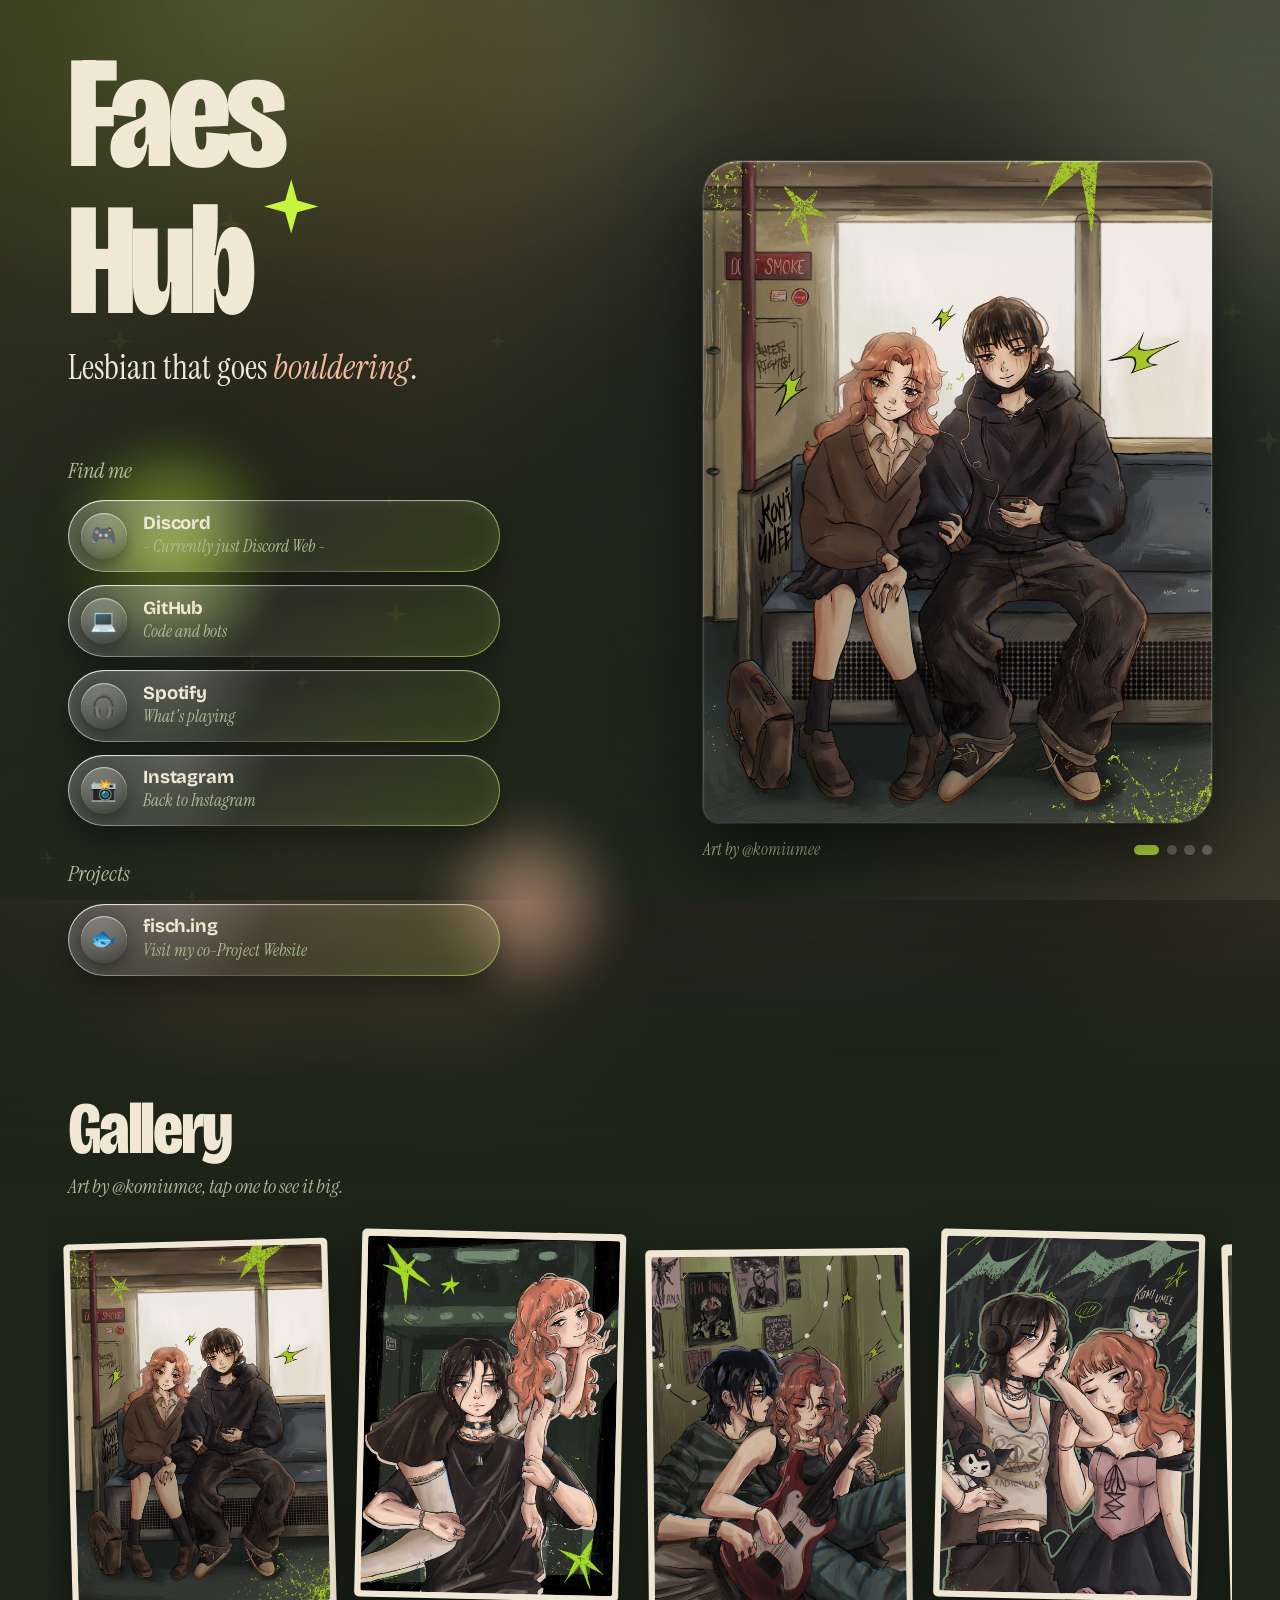
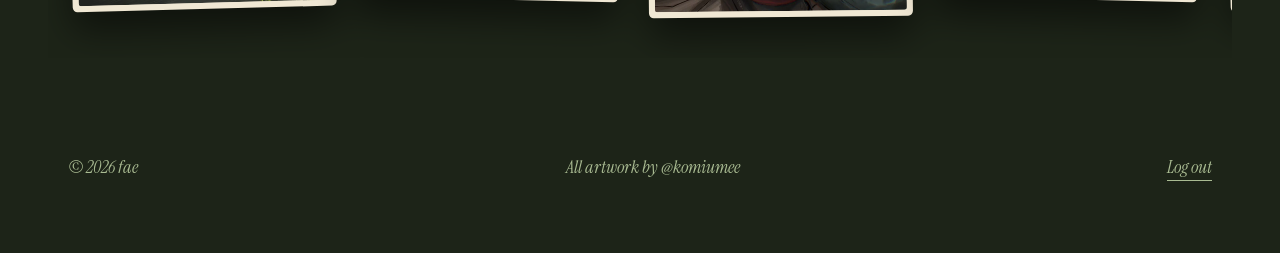
==== commit 3ca5aa36: "Add files via upload" ====
--- a/index.html
+++ b/index.html
@@ -165,7 +165,7 @@
   <header class="hero">
     <div class="intro">
       <h1 class="go" style="--i:1">Faes<br>Hub<span class="spark" aria-hidden="true"></span></h1>
-      <p class="lead go" style="--i:2">IT apprentice. Discord bots, networks and <em>bouldering</em>.</p>
+      <p class="lead go" style="--i:2">Lesbian that goes <em>bouldering</em>.</p>
     </div>
     <figure class="art go" style="--i:2" id="art">
       <div class="frame" id="frame" role="group" aria-label="Artwork slideshow, click for the next one"></div>
@@ -214,13 +214,13 @@
 
 // Hier eintragen: Symbol, Titel, kurze Zeile, Adresse
 const LINKS = [
-  {icon:"🎮", title:"Discord", note:"Join the server", url:"https://discord.com"},
-  {icon:"💻", title:"GitHub", note:"Code and bots", url:"https://github.com"},
-  {icon:"🎧", title:"Spotify", note:"What's playing", url:"https://spotify.com"},
-  {icon:"📸", title:"Instagram", note:"Bouldering and forest", url:"https://instagram.com"},
+  {icon:"🎮", title:"Discord", note:"- Currently just Discord Web -", url:"https://discord.com"},
+  {icon:"💻", title:"GitHub", note:"Code and bots", url:"https://github.com/fairylaineai"},
+  {icon:"🎧", title:"Spotify", note:"What's playing", url:"https://open.spotify.com/user/h1iqv1xh8wfztgury68d4kyml?si=o4SicJtcTQCqEQ-1yMMIfQ&utm_source=copy-link"},
+  {icon:"📸", title:"Instagram", note:"Back to Instagram", url:"https://instagram.com"},
 ];
 const PROJECTS = [
-  {icon:"🐟", title:"fisch.ing", note:"Visit my site", url:"https://www.fisch.ing"},
+  {icon:"🐟", title:"fisch.ing", note:"Visit my co-Project Website", url:"https://www.fisch.ing"},
 ];
 // Bilder: Datei im Ordner images/ plus Beschreibung. Die ersten 4 laufen oben als Slideshow.
 const ART = [
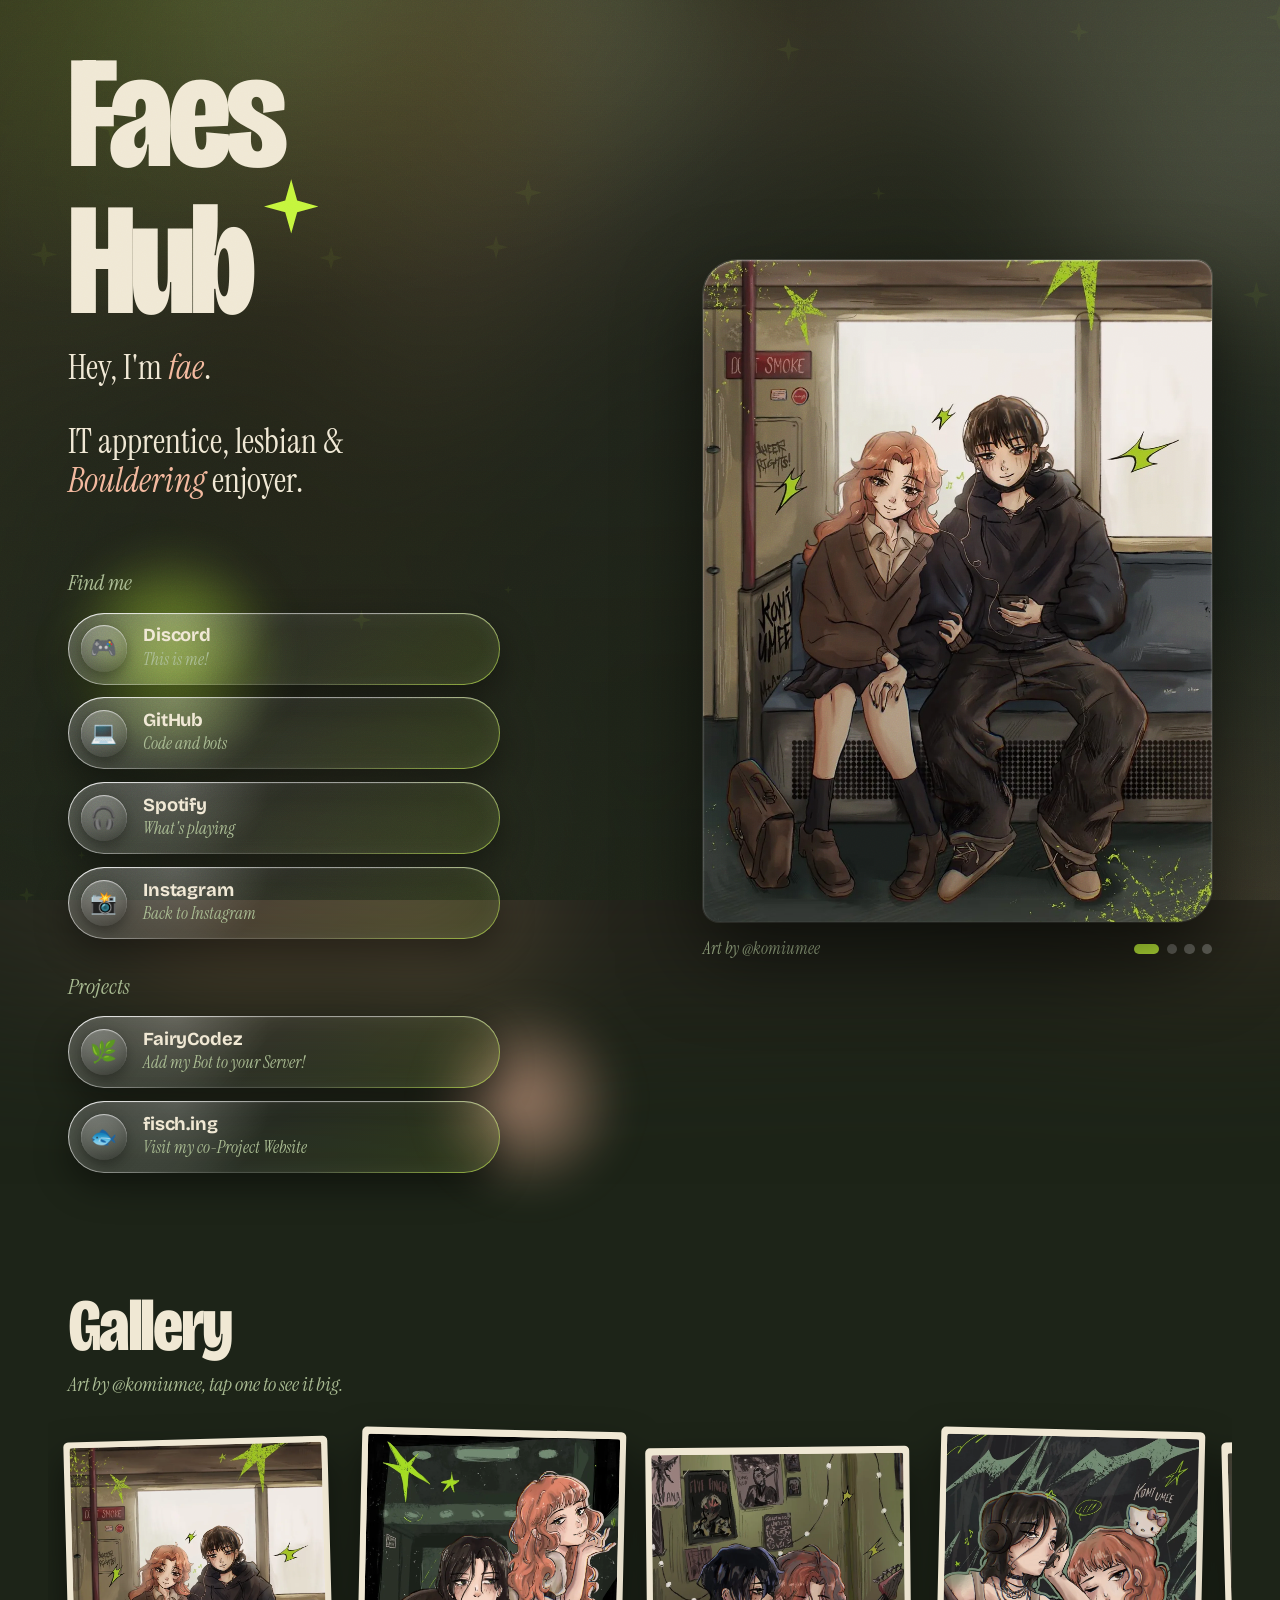
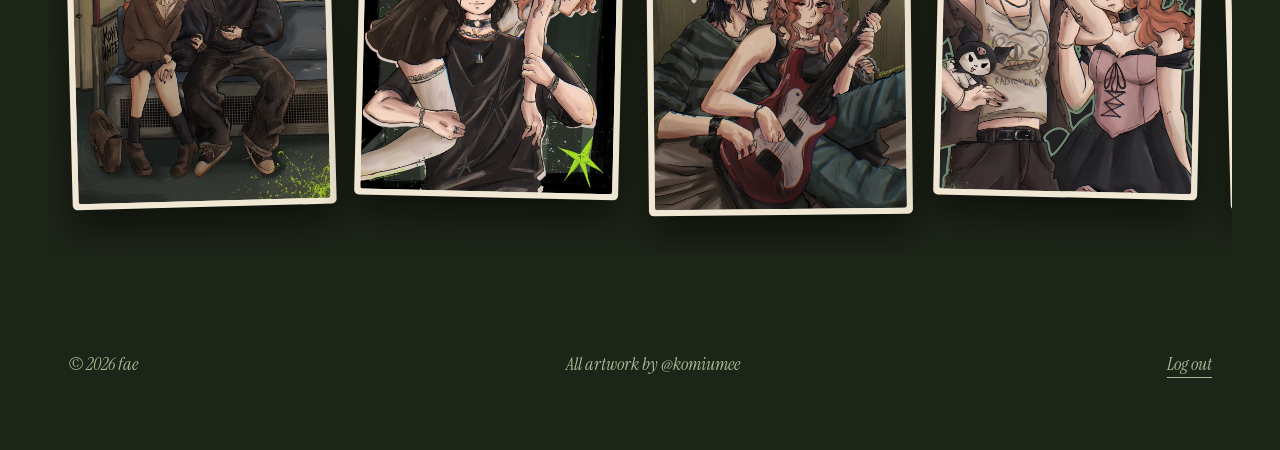
==== commit c236be8c: "Update personal introduction and links in index.html" ====
--- a/index.html
+++ b/index.html
@@ -165,7 +165,8 @@
   <header class="hero">
     <div class="intro">
       <h1 class="go" style="--i:1">Faes<br>Hub<span class="spark" aria-hidden="true"></span></h1>
-      <p class="lead go" style="--i:2">Lesbian that goes <em>bouldering</em>.</p>
+      <p class="lead go" style="--i:2">Hey, I'm <em>fae</em>.</p>
+      <p class="lead go" style="--i:2">IT apprentice, lesbian & <em>Bouldering </em>enjoyer.</p>
     </div>
     <figure class="art go" style="--i:2" id="art">
       <div class="frame" id="frame" role="group" aria-label="Artwork slideshow, click for the next one"></div>
@@ -214,12 +215,13 @@
 
 // Hier eintragen: Symbol, Titel, kurze Zeile, Adresse
 const LINKS = [
-  {icon:"🎮", title:"Discord", note:"- Currently just Discord Web -", url:"https://discord.com"},
+  {icon:"🎮", title:"Discord", note:"This is me!", url:"https://discord.com/users/488292753646682122"},
   {icon:"💻", title:"GitHub", note:"Code and bots", url:"https://github.com/fairylaineai"},
   {icon:"🎧", title:"Spotify", note:"What's playing", url:"https://open.spotify.com/user/h1iqv1xh8wfztgury68d4kyml?si=o4SicJtcTQCqEQ-1yMMIfQ&utm_source=copy-link"},
   {icon:"📸", title:"Instagram", note:"Back to Instagram", url:"https://instagram.com"},
 ];
 const PROJECTS = [
+  {icon:"🌿", title:"FairyCodez", note:"Add my Bot to your Server!", url:"https://discord.com/oauth2/authorize?client_id=1306020814411272192&permissions=26624&integration_type=0&scope=bot+applications.commands"},
   {icon:"🐟", title:"fisch.ing", note:"Visit my co-Project Website", url:"https://www.fisch.ing"},
 ];
 // Bilder: Datei im Ordner images/ plus Beschreibung. Die ersten 4 laufen oben als Slideshow.
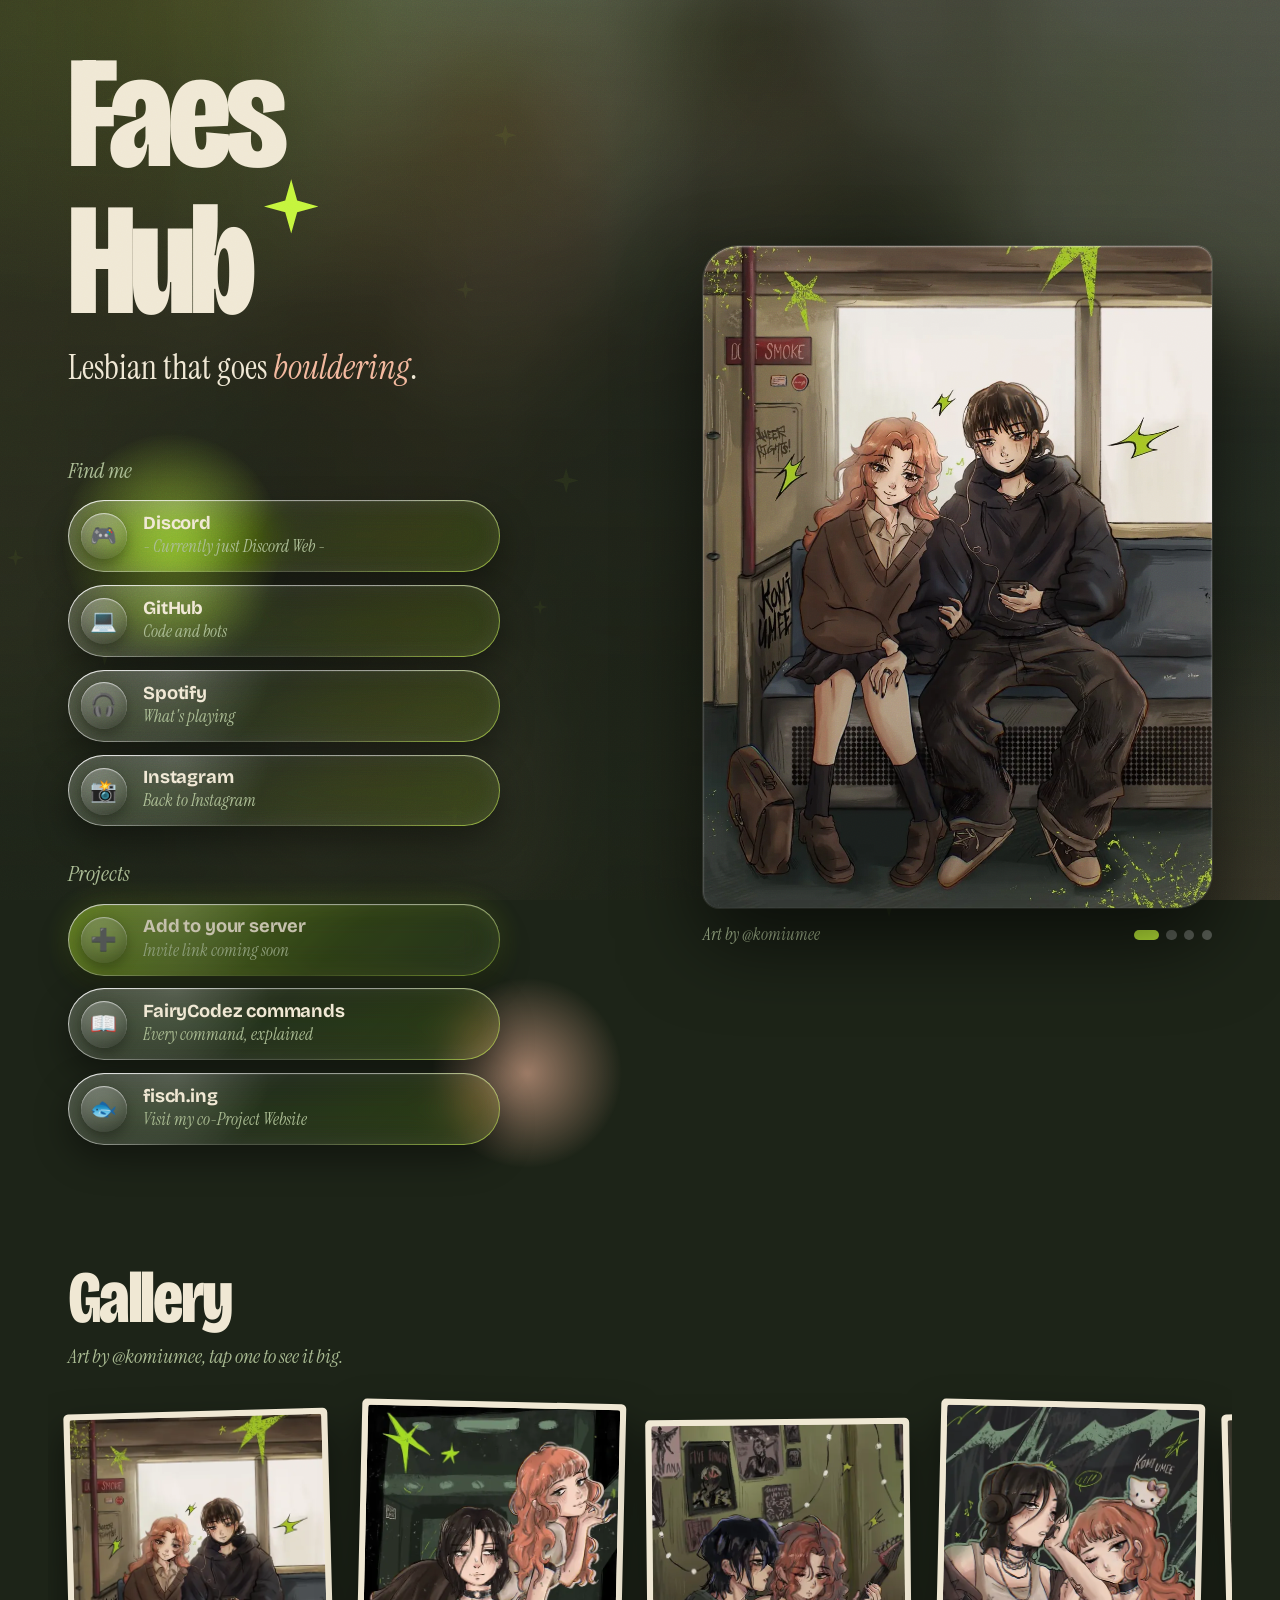
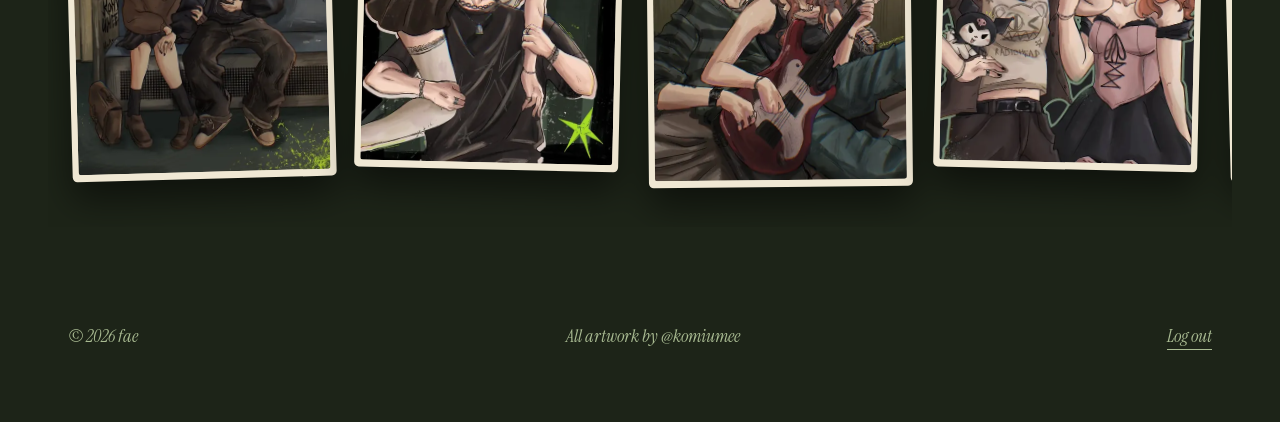
==== commit 36567e36: "big update" ====
--- a/index.html
+++ b/index.html
@@ -10,153 +10,7 @@
 <link rel="preconnect" href="https://fonts.googleapis.com">
 <link rel="preconnect" href="https://fonts.gstatic.com" crossorigin>
 <link href="https://fonts.googleapis.com/css2?family=Bricolage+Grotesque:opsz,wdth,wght@12..96,75..100,400..800&family=Instrument+Serif:ital@0;1&display=swap" rel="stylesheet">
-<style>
-:root{
-  --bog:#1d2418; --moss:#2b3424; --lichen:#a9bb92; --acid:#c4f53c; --peach:#f3b79c; --paper:#f0e8d4;
-  --display:'Bricolage Grotesque','Arial Narrow',system-ui,sans-serif;
-  --serif:'Instrument Serif',Georgia,serif;
-}
-*{box-sizing:border-box;margin:0}
-html{background:var(--bog);color:var(--paper);scroll-behavior:smooth;-webkit-text-size-adjust:100%}
-body{font-family:var(--display);font-size:1rem;line-height:1.5;min-height:100vh;overflow-x:hidden;overflow-x:clip;padding-bottom:env(safe-area-inset-bottom,0)}
-a{color:inherit}
-a:focus-visible,button:focus-visible{outline:3px solid var(--acid);outline-offset:3px}
-
-body::after{content:"";position:fixed;inset:0;pointer-events:none;z-index:60;opacity:.15;mix-blend-mode:overlay;
-  background-image:url("data:image/svg+xml,%3Csvg xmlns='http://www.w3.org/2000/svg' width='220' height='220'%3E%3Cfilter id='n'%3E%3CfeTurbulence type='fractalNoise' baseFrequency='.8' numOctaves='2' stitchTiles='stitch'/%3E%3C/filter%3E%3Crect width='100%25' height='100%25' filter='url(%23n)'/%3E%3C/svg%3E")}
-.bgart{position:fixed;inset:-12%;z-index:-3;background-size:cover;background-position:center;filter:blur(80px) saturate(1.5);opacity:0;transition:opacity 1.6s}
-.bgart.on{opacity:.5}
-.wash{position:fixed;inset:0;z-index:-2;background:
-  radial-gradient(70% 50% at 15% 0%,rgba(196,245,60,.12),transparent 70%),
-  radial-gradient(60% 50% at 100% 100%,rgba(243,183,156,.12),transparent 70%),
-  linear-gradient(rgba(29,36,24,.55),rgba(29,36,24,.8))}
-.stars{position:fixed;inset:0;z-index:-1;pointer-events:none}
-.star{position:absolute;background:var(--acid);clip-path:polygon(50% 0,61% 39%,100% 50%,61% 61%,50% 100%,39% 61%,0 50%,39% 39%);opacity:.05;animation:tw 4s ease-in-out infinite}
-@keyframes tw{50%{opacity:.7;transform:scale(1.15) rotate(25deg)}}
-
-.wrap{max-width:74rem;margin:0 auto;padding:0 1.25rem}
-
-/* hero */
-.hero{display:grid;gap:1.6rem;padding:max(1rem,env(safe-area-inset-top,0px)) 0 3rem}
-@media(min-width:900px){
-  .hero{grid-template-columns:1.05fr .95fr;grid-template-areas:"intro art" "zone art";grid-template-rows:auto auto;align-content:center;column-gap:4.5rem;row-gap:0;min-height:100vh;padding:3rem 0}
-  .intro{grid-area:intro;align-self:end}
-  .zone{grid-area:zone;align-self:start}
-  .art{grid-area:art;align-self:center;position:sticky;top:2rem}}
-h1{font-weight:800;font-variation-settings:"wdth" 75;font-size:clamp(4.4rem,16vw,10rem);line-height:.82;letter-spacing:-.035em}
-.spark{display:inline-block;width:.34em;height:.34em;margin-left:.08em;vertical-align:.5em;background:var(--acid);
-  clip-path:polygon(50% 0,61% 39%,100% 50%,61% 61%,50% 100%,39% 61%,0 50%,39% 39%);animation:spin 9s linear infinite}
-@keyframes spin{to{transform:rotate(360deg)}}
-.lead{font-family:var(--serif);font-size:clamp(1.5rem,3.6vw,2.1rem);line-height:1.15;max-width:23rem;margin:1.4rem 0 2.2rem;color:var(--paper)}
-.lead em{color:var(--peach)}
-.group{font-family:var(--serif);font-style:italic;font-size:1.35rem;color:var(--lichen);margin:2rem 0 .8rem}
-.zone{position:relative;isolation:isolate}
-.zone::before,.zone::after{content:"";position:absolute;z-index:-1;border-radius:50%;filter:blur(18px)}
-.zone::before{width:15rem;height:15rem;left:-1rem;top:0;background:radial-gradient(circle,rgba(196,245,60,.6),transparent 65%);animation:drift 15s ease-in-out infinite alternate}
-.zone::after{width:13rem;height:13rem;right:0;bottom:-2rem;background:radial-gradient(circle,rgba(243,183,156,.6),transparent 65%);animation:drift 19s ease-in-out infinite alternate-reverse}
-@keyframes drift{to{transform:translate(7rem,9rem) scale(1.25)}}
-.list{display:grid;gap:.8rem;max-width:27rem}
-
-/* liquid glass */
-.glass{position:relative;display:flex;align-items:center;gap:1rem;padding:.8rem 1.4rem .8rem .8rem;border-radius:999px;text-decoration:none;color:var(--paper);
-  background:linear-gradient(135deg,rgba(255,255,255,.2),rgba(255,255,255,.05) 45%,rgba(196,245,60,.1));
-  -webkit-backdrop-filter:blur(18px) saturate(1.9) brightness(1.1);backdrop-filter:blur(18px) saturate(1.9) brightness(1.1);
-  box-shadow:inset 0 1px 1px rgba(255,255,255,.55),inset 0 -1px 1px rgba(255,255,255,.12),inset 0 0 24px rgba(255,255,255,.07),0 14px 34px rgba(0,0,0,.4);
-  transition:transform .45s cubic-bezier(.2,.9,.3,1.5),box-shadow .3s}
-.glass>*{position:relative}
-.glass::before{content:"";position:absolute;inset:0;border-radius:inherit;pointer-events:none;opacity:.45;transition:opacity .3s;
-  background:radial-gradient(9rem circle at var(--mx,25%) var(--my,0%),rgba(255,255,255,.34),transparent 65%)}
-.glass::after{content:"";position:absolute;inset:0;border-radius:inherit;padding:1px;pointer-events:none;
-  background:linear-gradient(140deg,rgba(255,255,255,.8),rgba(255,255,255,.05) 38%,rgba(255,255,255,.05) 62%,rgba(196,245,60,.6));
-  -webkit-mask:linear-gradient(#000 0 0) content-box,linear-gradient(#000 0 0);-webkit-mask-composite:xor;mask-composite:exclude}
-@media(hover:hover){.glass:hover{transform:scale(1.035) translateY(-2px);box-shadow:inset 0 1px 1px rgba(255,255,255,.7),inset 0 0 28px rgba(255,255,255,.1),0 18px 44px rgba(0,0,0,.45),0 0 34px rgba(196,245,60,.22)}.glass:hover::before{opacity:1}}
-.glass:focus-visible{transform:scale(1.035) translateY(-2px);box-shadow:inset 0 1px 1px rgba(255,255,255,.7),inset 0 0 28px rgba(255,255,255,.1),0 18px 44px rgba(0,0,0,.45),0 0 34px rgba(196,245,60,.22)}
-.glass:active{transform:scale(.97)}
-.chip{display:grid;place-items:center;flex:none;width:2.9rem;height:2.9rem;border-radius:50%;font-size:1.35rem;
-  background:linear-gradient(145deg,rgba(255,255,255,.3),rgba(255,255,255,.05));
-  box-shadow:inset 0 1px 1px rgba(255,255,255,.65),inset 0 -7px 14px rgba(0,0,0,.2),0 5px 14px rgba(0,0,0,.3)}
-.txt b{display:block;font-weight:700;font-size:1.15rem;line-height:1.15;letter-spacing:-.01em}
-.txt small{font-family:var(--serif);font-style:italic;font-size:1.05rem;color:var(--lichen)}
-
-/* hero art */
-.frame{position:relative;aspect-ratio:4/5.2;max-height:80vh;width:100%;border-radius:2.2rem 1rem 2.2rem 1rem;overflow:hidden;cursor:pointer;
-  box-shadow:0 34px 80px rgba(0,0,0,.6),0 0 0 1px rgba(255,255,255,.14);
-  transform:perspective(1000px) rotateX(var(--rx,0deg)) rotateY(var(--ry,0deg));transition:transform .25s}
-.frame img{position:absolute;inset:0;width:100%;height:100%;object-fit:cover;opacity:0;transform:scale(1.07);transition:opacity 1.2s,transform 7s ease-out}
-.frame img.on{opacity:1;transform:scale(1)}
-.frame::after{content:"";position:absolute;inset:0;border-radius:inherit;pointer-events:none;box-shadow:inset 0 1px 2px rgba(255,255,255,.5),inset 0 0 44px rgba(255,255,255,.06)}
-.art figcaption{display:flex;justify-content:space-between;align-items:center;margin-top:.9rem;font-family:var(--serif);font-style:italic;font-size:1.05rem;color:var(--lichen)}
-.dots{display:flex;gap:.45rem}
-.dots button{width:.65rem;height:.65rem;border-radius:1rem;border:0;padding:0;background:rgba(255,255,255,.28);cursor:pointer;transition:width .3s,background .3s}
-.dots button.on{background:var(--acid);width:1.6rem}
-
-/* one entrance on load */
-.js .go{opacity:0;animation:rise .9s cubic-bezier(.2,.8,.2,1) forwards;animation-delay:calc(var(--i,0)*95ms)}
-.js .art.go{animation-name:pop}
-@keyframes rise{from{opacity:0;transform:translateY(22px)}to{opacity:1;transform:none}}
-@keyframes pop{from{opacity:0;transform:scale(.94) rotate(-2deg)}to{opacity:1;transform:none}}
-
-/* sections */
-.sec{padding:4.5rem 0 2rem}
-.sec h2{font-weight:800;font-variation-settings:"wdth" 75;font-size:clamp(2.6rem,8vw,4.6rem);line-height:.9;letter-spacing:-.03em}
-.sec p.sub{font-family:var(--serif);font-style:italic;font-size:1.25rem;color:var(--lichen);margin:.6rem 0 0}
-.rail{display:flex;gap:1.6rem;overflow-x:auto;scroll-snap-type:x proximity;padding:2.5rem 1.25rem 3rem;margin:0 -1.25rem;scrollbar-width:thin;scrollbar-color:var(--lichen) transparent;overscroll-behavior-x:contain;scroll-padding-inline:1.25rem;-webkit-overflow-scrolling:touch}
-.rail button{flex:0 0 min(68vw,16.5rem);border:0;padding:.4rem;background:var(--paper);border-radius:.3rem;cursor:pointer;scroll-snap-align:center;
-  box-shadow:0 18px 36px rgba(0,0,0,.5);transform:rotate(var(--r,-1.5deg)) translateY(var(--y,0))}
-.rail button:nth-child(2n){--r:1.3deg;--y:-.6rem}
-.rail button:nth-child(3n){--r:-.6deg;--y:.5rem}
-.rail img{display:block;width:100%;height:auto;border-radius:.15rem}
-
-.stage{position:relative;container-type:inline-size;margin-top:2rem}
-.stage canvas{display:block;width:100%;aspect-ratio:8/5;image-rendering:pixelated;border-radius:2rem 1rem 2rem 1rem;
-  box-shadow:0 0 0 1px rgba(255,255,255,.14),0 34px 80px rgba(0,0,0,.6)}
-.tags a{position:absolute;transform:translate(-50%,-50%);display:flex;align-items:center;gap:.4em;white-space:nowrap;text-decoration:none;
-  padding:.3em .8em;font-weight:600;font-size:clamp(.5rem,2.1cqw,.85rem);color:var(--paper);border-radius:999px;
-  background:linear-gradient(135deg,rgba(255,255,255,.22),rgba(255,255,255,.06));
-  -webkit-backdrop-filter:blur(8px) saturate(1.6);backdrop-filter:blur(8px) saturate(1.6);
-  box-shadow:inset 0 1px 1px rgba(255,255,255,.6),0 6px 16px rgba(0,0,0,.4);
-  animation:bob 4.5s ease-in-out infinite;transition:background .25s}
-.tags a:nth-child(2){animation-delay:-1s}.tags a:nth-child(3){animation-delay:-2s}.tags a:nth-child(4){animation-delay:-3s}.tags a:nth-child(5){animation-delay:-3.8s}
-.tags a:hover,.tags a:focus-visible{animation:none;transform:translate(-50%,-50%) scale(1.1);background:linear-gradient(135deg,rgba(196,245,60,.4),rgba(255,255,255,.1))}
-@keyframes bob{50%{transform:translate(-50%,calc(-50% - .3em))}}
-@container (max-width:480px){.tags .ic{display:none}}
-
-.foot{padding:4rem 0 4.5rem;display:flex;justify-content:space-between;flex-wrap:wrap;gap:.5rem;font-family:var(--serif);font-style:italic;font-size:1.1rem;color:var(--lichen)}
-
-dialog{border:0;background:transparent;padding:0;max-width:min(92vw,52rem);max-height:94vh;overflow:visible;color:var(--paper)}
-dialog::backdrop{background:rgba(14,18,11,.82);-webkit-backdrop-filter:blur(12px);backdrop-filter:blur(12px)}
-dialog img{display:block;max-width:100%;max-height:86vh;margin:0 auto;border-radius:1rem;box-shadow:0 30px 80px rgba(0,0,0,.7)}
-dialog p{text-align:center;margin-top:.8rem;font-family:var(--serif);font-style:italic;font-size:1.1rem;color:var(--lichen)}
-dialog .nav{position:fixed;top:50%;width:3.2rem;height:3.2rem;border-radius:50%;border:0;font:700 1.6rem var(--display);color:var(--paper);cursor:pointer;transform:translateY(-50%);
-  background:linear-gradient(135deg,rgba(255,255,255,.25),rgba(255,255,255,.06));-webkit-backdrop-filter:blur(10px);backdrop-filter:blur(10px);box-shadow:inset 0 1px 1px rgba(255,255,255,.6)}
-dialog .pv{left:max(.75rem,3vw)}dialog .nx{right:max(.75rem,3vw)}
-
-a,button{-webkit-tap-highlight-color:transparent}
-button,.glass{touch-action:manipulation}
-html:has(dialog[open]){overflow:hidden}
-dialog img{max-height:82vh;max-height:82dvh}
-@media(max-width:899px){
-  h1{font-size:clamp(3.8rem,20vw,6rem)}
-  .lead{margin:1rem 0 0;font-size:1.55rem}
-  .frame{aspect-ratio:4/4.6;max-height:52vh;max-height:52dvh}
-  .list{max-width:none}
-  .group{margin-top:1.4rem}
-  .sec{padding-top:3rem}
-}
-@media(max-width:899px),(hover:none){
-  body::after{display:none}
-  .bgart{inset:0;transform:scale(1.25);filter:blur(28px) saturate(1.4)}
-  .bgart.on{opacity:.45}
-  .zone::before,.zone::after{animation:none}
-  .glass{-webkit-backdrop-filter:blur(14px) saturate(1.6);backdrop-filter:blur(14px) saturate(1.6)}
-  dialog .nav{display:none}
-}
-.foot a{text-decoration:none;border-bottom:1px solid currentColor}
-[hidden]{display:none!important}
-@media(prefers-reduced-motion:reduce){
-  *{animation:none!important;transition:none!important}
-  .js .go{opacity:1}}
-</style>
+<link rel="stylesheet" href="style.css">
 </head>
 <body>
 <div class="bgart"></div><div class="bgart"></div><div class="wash"></div><div class="stars" id="stars" aria-hidden="true"></div>
@@ -165,8 +19,7 @@
   <header class="hero">
     <div class="intro">
       <h1 class="go" style="--i:1">Faes<br>Hub<span class="spark" aria-hidden="true"></span></h1>
-      <p class="lead go" style="--i:2">Hey, I'm <em>fae</em>.</p>
-      <p class="lead go" style="--i:2">IT apprentice, lesbian & <em>Bouldering </em>enjoyer.</p>
+      <p class="lead go" style="--i:2">Lesbian that goes <em>bouldering</em>.</p>
     </div>
     <figure class="art go" style="--i:2" id="art">
       <div class="frame" id="frame" role="group" aria-label="Artwork slideshow, click for the next one"></div>
@@ -209,19 +62,21 @@
   <button class="nav nx" aria-label="Next artwork">›</button>
 </dialog>
 
+<script src="config.js"></script>
+<script src="common.js"></script>
 <script>
 document.documentElement.classList.add('js');
-const $=q=>document.querySelector(q);
 
 // Hier eintragen: Symbol, Titel, kurze Zeile, Adresse
 const LINKS = [
-  {icon:"🎮", title:"Discord", note:"This is me!", url:"https://discord.com/users/488292753646682122"},
+  {icon:"🎮", title:"Discord", note:"- Currently just Discord Web -", url:"https://discord.com"},
   {icon:"💻", title:"GitHub", note:"Code and bots", url:"https://github.com/fairylaineai"},
   {icon:"🎧", title:"Spotify", note:"What's playing", url:"https://open.spotify.com/user/h1iqv1xh8wfztgury68d4kyml?si=o4SicJtcTQCqEQ-1yMMIfQ&utm_source=copy-link"},
   {icon:"📸", title:"Instagram", note:"Back to Instagram", url:"https://instagram.com"},
 ];
 const PROJECTS = [
-  {icon:"🌿", title:"FairyCodez", note:"Add my Bot to your Server!", url:"https://discord.com/oauth2/authorize?client_id=1306020814411272192&permissions=26624&integration_type=0&scope=bot+applications.commands"},
+  {icon:"➕", title:"Add to your server", note:"FairyCodez: games and a tiny RPG", url:BOT_INVITE, cls:"cta"},
+  {icon:"📖", title:"FairyCodez commands", note:"Every command, explained", url:"commands.html", internal:true, id:"cmdlink"},
   {icon:"🐟", title:"fisch.ing", note:"Visit my co-Project Website", url:"https://www.fisch.ing"},
 ];
 // Bilder: Datei im Ordner images/ plus Beschreibung. Die ersten 4 laufen oben als Slideshow.
@@ -235,11 +90,22 @@
   {s:"images/art-candles.webp",   a:"Two people embracing at a candlelit table in front of a big window"},
 ];
 
-const btn=l=>`<a class="glass" href="${l.url}" target="_blank" rel="noopener"><span class="chip" aria-hidden="true">${l.icon}</span><span class="txt"><b>${l.title}</b><small>${l.note}</small></span></a>`;
 $('#links').innerHTML=LINKS.map(btn).join('');
 $('#projects').innerHTML=PROJECTS.map(btn).join('');
 $('#year').textContent=new Date().getFullYear();
 
+// Bot-Status am Befehle-Button
+botStatus().then(d=>{const sm=$('#cmdlink small');if(d&&sm)sm.innerHTML=`<span class="dot${d.online?' on':''}"></span>FairyCodez is ${d.online?'online':'asleep'}`});
+
+// Spotify "Now playing": der Spotify-Button zeigt den laufenden Song samt Cover
+if(typeof SHOW_NOW_PLAYING==='undefined'||SHOW_NOW_PLAYING){
+  const sp=[...document.querySelectorAll('#links .glass')].find(a=>a.querySelector('b').textContent==='Spotify');
+  if(sp){const chip=sp.querySelector('.chip'),sm=sp.querySelector('small'),icon=chip.innerHTML,note=sm.textContent;
+    const tick=async()=>{if(document.hidden)return;
+      try{const r=await fetch('/api/now-playing',{cache:'no-store'});if(!r.ok)return;const d=await r.json();
+        if(d.playing){sm.textContent='Now playing: '+d.title+', '+d.artist;if(d.art){chip.style.backgroundImage=`url(${d.art})`;chip.innerHTML=''}}
+        else{sm.textContent=note;chip.style.backgroundImage='';chip.innerHTML=icon}}catch(e){}};
+    tick();setInterval(tick,30000);document.addEventListener('visibilitychange',()=>{if(!document.hidden)tick()})}}
 // Slideshow oben + weichgezeichneter Hintergrund in den Farben des Bildes
 const HERO=ART.slice(0,4),frame=$('#frame'),dots=$('#dots'),bgs=[...document.querySelectorAll('.bgart')];
 frame.innerHTML=HERO.map((x,i)=>`<img src="${x.s}" alt="${x.a}" ${i?'loading="lazy"':''} decoding="async">`).join('');
@@ -250,7 +116,7 @@
   cur=(i+HERO.length)%HERO.length;
   imgs.forEach((m,k)=>m.classList.toggle('on',k===cur));
   db.forEach((d,k)=>d.classList.toggle('on',k===cur));
-  const nb=bgs[bgi^1];nb.style.backgroundImage=`url(${HERO[cur].s})`;nb.classList.add('on');bgs[bgi].classList.remove('on');bgi^=1}
+  const nb=bgs[bgi^1];nb.style.backgroundImage=`url(${HERO[cur].s.replace('images/','images/bg/')})`;nb.classList.add('on');bgs[bgi].classList.remove('on');bgi^=1}
 function play(){clearInterval(timer);if(!matchMedia('(prefers-reduced-motion:reduce)').matches)timer=setInterval(()=>show(cur+1),6500)}
 db.forEach((d,k)=>d.onclick=()=>{show(k);play()});
 frame.onclick=()=>{if(Date.now()-swf<400)return;show(cur+1);play()};
@@ -265,12 +131,8 @@
     frame.style.setProperty('--ry',(x*10)+'deg');frame.style.setProperty('--rx',(-y*10)+'deg')});
   art.addEventListener('pointerleave',()=>{frame.style.setProperty('--rx','0deg');frame.style.setProperty('--ry','0deg')})}
 
-// Lichtreflex folgt dem Finger/der Maus auf den Glas-Buttons
-document.addEventListener('pointermove',e=>{const g=e.target.closest&&e.target.closest('.glass');
-  if(g){const r=g.getBoundingClientRect();g.style.setProperty('--mx',(e.clientX-r.left)+'px');g.style.setProperty('--my',(e.clientY-r.top)+'px')}});
-
 // Galerie + Großansicht
-$('#rail').innerHTML=ART.map((x,i)=>`<button data-i="${i}" aria-label="Open artwork ${i+1}"><img src="${x.s}" alt="${x.a}" loading="lazy" decoding="async"></button>`).join('');
+$('#rail').innerHTML=ART.map((x,i)=>`<button data-i="${i}" aria-label="Open artwork ${i+1}"><img src="${x.s.replace('images/','images/thumbs/')}" alt="${x.a}" loading="lazy" decoding="async"></button>`).join('');
 const lb=$('#lb'),lbi=lb.querySelector('img');let li=0;
 const open=i=>{li=(i+ART.length)%ART.length;lbi.src=ART[li].s;lbi.alt=ART[li].a;if(!lb.open)lb.showModal()};
 $('#rail').addEventListener('click',e=>{const b=e.target.closest('button');if(b)open(+b.dataset.i)});
@@ -279,12 +141,6 @@
 lb.addEventListener('touchend',e=>{const d=e.changedTouches[0].clientX-lx;if(Math.abs(d)>45){lsw=Date.now();open(li+(d<0?1:-1))}},{passive:true});
 lb.addEventListener('click',e=>{if(Date.now()-lsw<400)return;if(e.target.closest('.nx'))open(li+1);else if(e.target.closest('.pv'))open(li-1);else lb.close()});
 addEventListener('keydown',e=>{if(!lb.open)return;if(e.key==='ArrowRight')open(li+1);if(e.key==='ArrowLeft')open(li-1)});
-
-// Funkeln im Hintergrund
-const st=$('#stars');
-const NS=innerWidth<700?8:18;
-for(let i=0;i<NS;i++){const s=document.createElement('i'),z=8+Math.random()*20;s.className='star';
-  s.style.cssText=`left:${Math.random()*100}%;top:${Math.random()*100}%;width:${z}px;height:${z}px;animation-delay:${-Math.random()*6}s;animation-duration:${3+Math.random()*4}s`;st.appendChild(s)}
 
 // Zimmer ein-/ausblenden: auf true setzen, dann erscheint der Bereich "My room" wieder
 const SHOW_ROOM=false;
--- a/style.css
+++ b/style.css
@@ -0,0 +1,178 @@
+:root{
+  --bog:#1d2418; --moss:#2b3424; --lichen:#a9bb92; --acid:#c4f53c; --peach:#f3b79c; --paper:#f0e8d4;
+  --display:'Bricolage Grotesque','Arial Narrow',system-ui,sans-serif;
+  --serif:'Instrument Serif',Georgia,serif;
+}
+*{box-sizing:border-box;margin:0}
+html{background:var(--bog);color:var(--paper);scroll-behavior:smooth;-webkit-text-size-adjust:100%}
+body{font-family:var(--display);font-size:1rem;line-height:1.5;min-height:100vh;overflow-x:hidden;overflow-x:clip;padding-bottom:env(safe-area-inset-bottom,0)}
+a{color:inherit}
+a:focus-visible,button:focus-visible{outline:3px solid var(--acid);outline-offset:3px}
+
+body::after{content:"";position:fixed;inset:0;pointer-events:none;z-index:60;opacity:.15;mix-blend-mode:overlay;
+  background-image:url("data:image/svg+xml,%3Csvg xmlns='http://www.w3.org/2000/svg' width='220' height='220'%3E%3Cfilter id='n'%3E%3CfeTurbulence type='fractalNoise' baseFrequency='.8' numOctaves='2' stitchTiles='stitch'/%3E%3C/filter%3E%3Crect width='100%25' height='100%25' filter='url(%23n)'/%3E%3C/svg%3E")}
+.bgart{position:fixed;inset:0;z-index:-3;background-size:cover;background-position:center;opacity:0;transition:opacity 1.6s}
+.bgart.on{opacity:.5}
+.wash{position:fixed;inset:0;z-index:-2;background:
+  radial-gradient(70% 50% at 15% 0%,rgba(196,245,60,.12),transparent 70%),
+  radial-gradient(60% 50% at 100% 100%,rgba(243,183,156,.12),transparent 70%),
+  linear-gradient(rgba(29,36,24,.55),rgba(29,36,24,.8))}
+.stars{position:fixed;inset:0;z-index:-1;pointer-events:none}
+.star{position:absolute;background:var(--acid);clip-path:polygon(50% 0,61% 39%,100% 50%,61% 61%,50% 100%,39% 61%,0 50%,39% 39%);opacity:.05;animation:tw 4s ease-in-out infinite}
+@keyframes tw{50%{opacity:.7;transform:scale(1.15) rotate(25deg)}}
+
+.wrap{max-width:74rem;margin:0 auto;padding:0 1.25rem}
+
+/* hero */
+.hero{display:grid;gap:1.6rem;padding:max(1rem,env(safe-area-inset-top,0px)) 0 3rem}
+@media(min-width:900px){
+  .hero{grid-template-columns:1.05fr .95fr;grid-template-areas:"intro art" "zone art";grid-template-rows:auto auto;align-content:center;column-gap:4.5rem;row-gap:0;min-height:100vh;padding:3rem 0}
+  .intro{grid-area:intro;align-self:end}
+  .zone{grid-area:zone;align-self:start}
+  .art{grid-area:art;align-self:center;position:sticky;top:2rem}}
+h1{font-weight:800;font-variation-settings:"wdth" 75;font-size:clamp(4.4rem,16vw,10rem);line-height:.82;letter-spacing:-.035em}
+.spark{display:inline-block;width:.34em;height:.34em;margin-left:.08em;vertical-align:.5em;background:var(--acid);
+  clip-path:polygon(50% 0,61% 39%,100% 50%,61% 61%,50% 100%,39% 61%,0 50%,39% 39%);animation:spin 9s linear infinite}
+@keyframes spin{to{transform:rotate(360deg)}}
+.lead{font-family:var(--serif);font-size:clamp(1.5rem,3.6vw,2.1rem);line-height:1.15;max-width:23rem;margin:1.4rem 0 2.2rem;color:var(--paper)}
+.lead em{color:var(--peach)}
+.group{font-family:var(--serif);font-style:italic;font-size:1.35rem;color:var(--lichen);margin:2rem 0 .8rem}
+.zone{position:relative;isolation:isolate}
+.zone::before,.zone::after{content:"";position:absolute;z-index:-1;border-radius:50%}
+.zone::before{width:15rem;height:15rem;left:-1rem;top:0;background:radial-gradient(circle,rgba(196,245,60,.6),transparent 65%);animation:drift 15s ease-in-out infinite alternate}
+.zone::after{width:13rem;height:13rem;right:0;bottom:-2rem;background:radial-gradient(circle,rgba(243,183,156,.6),transparent 65%);animation:drift 19s ease-in-out infinite alternate-reverse}
+@keyframes drift{to{transform:translate(7rem,9rem) scale(1.25)}}
+.list{display:grid;gap:.8rem;max-width:27rem}
+
+/* liquid glass */
+.glass{position:relative;display:flex;align-items:center;gap:1rem;padding:.8rem 1.4rem .8rem .8rem;border-radius:999px;text-decoration:none;color:var(--paper);
+  background:linear-gradient(135deg,rgba(255,255,255,.2),rgba(255,255,255,.05) 45%,rgba(196,245,60,.1));
+  -webkit-backdrop-filter:blur(18px) saturate(1.9) brightness(1.1);backdrop-filter:blur(18px) saturate(1.9) brightness(1.1);
+  box-shadow:inset 0 1px 1px rgba(255,255,255,.55),inset 0 -1px 1px rgba(255,255,255,.12),inset 0 0 24px rgba(255,255,255,.07),0 14px 34px rgba(0,0,0,.4);
+  transition:transform .45s cubic-bezier(.2,.9,.3,1.5),box-shadow .3s}
+.glass>*{position:relative}
+.glass::before{content:"";position:absolute;inset:0;border-radius:inherit;pointer-events:none;opacity:.45;transition:opacity .3s;
+  background:radial-gradient(9rem circle at var(--mx,25%) var(--my,0%),rgba(255,255,255,.34),transparent 65%)}
+.glass::after{content:"";position:absolute;inset:0;border-radius:inherit;padding:1px;pointer-events:none;
+  background:linear-gradient(140deg,rgba(255,255,255,.8),rgba(255,255,255,.05) 38%,rgba(255,255,255,.05) 62%,rgba(196,245,60,.6));
+  -webkit-mask:linear-gradient(#000 0 0) content-box,linear-gradient(#000 0 0);-webkit-mask-composite:xor;mask-composite:exclude}
+@media(hover:hover){.glass:hover{transform:scale(1.035) translateY(-2px);box-shadow:inset 0 1px 1px rgba(255,255,255,.7),inset 0 0 28px rgba(255,255,255,.1),0 18px 44px rgba(0,0,0,.45),0 0 34px rgba(196,245,60,.22)}.glass:hover::before{opacity:1}}
+.glass:focus-visible{transform:scale(1.035) translateY(-2px);box-shadow:inset 0 1px 1px rgba(255,255,255,.7),inset 0 0 28px rgba(255,255,255,.1),0 18px 44px rgba(0,0,0,.45),0 0 34px rgba(196,245,60,.22)}
+.glass:active{transform:scale(.97)}
+.glass.cta{background:linear-gradient(135deg,rgba(196,245,60,.5),rgba(196,245,60,.14) 62%,rgba(255,255,255,.06));
+  box-shadow:inset 0 1px 1px rgba(255,255,255,.7),inset 0 0 24px rgba(196,245,60,.12),0 14px 34px rgba(0,0,0,.4),0 0 30px rgba(196,245,60,.22)}
+.glass.soon{cursor:default;opacity:.8}
+.chip{display:grid;place-items:center;flex:none;width:2.9rem;height:2.9rem;border-radius:50%;font-size:1.35rem;
+  background:linear-gradient(145deg,rgba(255,255,255,.3),rgba(255,255,255,.05));
+  box-shadow:inset 0 1px 1px rgba(255,255,255,.65),inset 0 -7px 14px rgba(0,0,0,.2),0 5px 14px rgba(0,0,0,.3)}
+.txt b{display:block;font-weight:700;font-size:1.15rem;line-height:1.15;letter-spacing:-.01em}
+.txt small{font-family:var(--serif);font-style:italic;font-size:1.05rem;color:var(--lichen)}
+
+/* hero art */
+.frame{position:relative;aspect-ratio:4/5.2;max-height:80vh;width:100%;border-radius:2.2rem 1rem 2.2rem 1rem;overflow:hidden;cursor:pointer;
+  box-shadow:0 34px 80px rgba(0,0,0,.6),0 0 0 1px rgba(255,255,255,.14);
+  transform:perspective(1000px) rotateX(var(--rx,0deg)) rotateY(var(--ry,0deg));transition:transform .25s}
+.frame img{position:absolute;inset:0;width:100%;height:100%;object-fit:cover;opacity:0;transform:scale(1.07);transition:opacity 1.2s,transform 7s ease-out}
+.frame img.on{opacity:1;transform:scale(1)}
+.frame::after{content:"";position:absolute;inset:0;border-radius:inherit;pointer-events:none;box-shadow:inset 0 1px 2px rgba(255,255,255,.5),inset 0 0 44px rgba(255,255,255,.06)}
+.art figcaption{display:flex;justify-content:space-between;align-items:center;margin-top:.9rem;font-family:var(--serif);font-style:italic;font-size:1.05rem;color:var(--lichen)}
+.dots{display:flex;gap:.45rem}
+.dots button{width:.65rem;height:.65rem;border-radius:1rem;border:0;padding:0;background:rgba(255,255,255,.28);cursor:pointer;transition:width .3s,background .3s}
+.dots button.on{background:var(--acid);width:1.6rem}
+
+/* one entrance on load */
+.js .go{opacity:0;animation:rise .9s cubic-bezier(.2,.8,.2,1) forwards;animation-delay:calc(var(--i,0)*95ms)}
+.js .art.go{animation-name:pop}
+@keyframes rise{from{opacity:0;transform:translateY(22px)}to{opacity:1;transform:none}}
+@keyframes pop{from{opacity:0;transform:scale(.94) rotate(-2deg)}to{opacity:1;transform:none}}
+
+/* sections */
+.sec{padding:4.5rem 0 2rem}
+.sec h2{font-weight:800;font-variation-settings:"wdth" 75;font-size:clamp(2.6rem,8vw,4.6rem);line-height:.9;letter-spacing:-.03em}
+.sec p.sub{font-family:var(--serif);font-style:italic;font-size:1.25rem;color:var(--lichen);margin:.6rem 0 0}
+.rail{display:flex;gap:1.6rem;overflow-x:auto;scroll-snap-type:x proximity;padding:2.5rem 1.25rem 3rem;margin:0 -1.25rem;scrollbar-width:thin;scrollbar-color:var(--lichen) transparent;overscroll-behavior-x:contain;scroll-padding-inline:1.25rem;-webkit-overflow-scrolling:touch}
+.rail button{flex:0 0 min(68vw,16.5rem);border:0;padding:.4rem;background:var(--paper);border-radius:.3rem;cursor:pointer;scroll-snap-align:center;
+  box-shadow:0 18px 36px rgba(0,0,0,.5);transform:rotate(var(--r,-1.5deg)) translateY(var(--y,0))}
+.rail button:nth-child(2n){--r:1.3deg;--y:-.6rem}
+.rail button:nth-child(3n){--r:-.6deg;--y:.5rem}
+.rail img{display:block;width:100%;aspect-ratio:520/735;object-fit:cover;border-radius:.15rem}
+
+.stage{position:relative;container-type:inline-size;margin-top:2rem}
+.stage canvas{display:block;width:100%;aspect-ratio:8/5;image-rendering:pixelated;border-radius:2rem 1rem 2rem 1rem;
+  box-shadow:0 0 0 1px rgba(255,255,255,.14),0 34px 80px rgba(0,0,0,.6)}
+.tags a{position:absolute;transform:translate(-50%,-50%);display:flex;align-items:center;gap:.4em;white-space:nowrap;text-decoration:none;
+  padding:.3em .8em;font-weight:600;font-size:clamp(.5rem,2.1cqw,.85rem);color:var(--paper);border-radius:999px;
+  background:linear-gradient(135deg,rgba(255,255,255,.22),rgba(255,255,255,.06));
+  -webkit-backdrop-filter:blur(8px) saturate(1.6);backdrop-filter:blur(8px) saturate(1.6);
+  box-shadow:inset 0 1px 1px rgba(255,255,255,.6),0 6px 16px rgba(0,0,0,.4);
+  animation:bob 4.5s ease-in-out infinite;transition:background .25s}
+.tags a:nth-child(2){animation-delay:-1s}.tags a:nth-child(3){animation-delay:-2s}.tags a:nth-child(4){animation-delay:-3s}.tags a:nth-child(5){animation-delay:-3.8s}
+.tags a:hover,.tags a:focus-visible{animation:none;transform:translate(-50%,-50%) scale(1.1);background:linear-gradient(135deg,rgba(196,245,60,.4),rgba(255,255,255,.1))}
+@keyframes bob{50%{transform:translate(-50%,calc(-50% - .3em))}}
+@container (max-width:480px){.tags .ic{display:none}}
+
+.foot{padding:4rem 0 4.5rem;display:flex;justify-content:space-between;flex-wrap:wrap;gap:.5rem;font-family:var(--serif);font-style:italic;font-size:1.1rem;color:var(--lichen)}
+
+dialog{border:0;background:transparent;padding:0;max-width:min(92vw,52rem);max-height:94vh;overflow:visible;color:var(--paper)}
+dialog::backdrop{background:rgba(14,18,11,.82);-webkit-backdrop-filter:blur(12px);backdrop-filter:blur(12px)}
+dialog img{display:block;max-width:100%;max-height:86vh;margin:0 auto;border-radius:1rem;box-shadow:0 30px 80px rgba(0,0,0,.7)}
+dialog p{text-align:center;margin-top:.8rem;font-family:var(--serif);font-style:italic;font-size:1.1rem;color:var(--lichen)}
+dialog .nav{position:fixed;top:50%;width:3.2rem;height:3.2rem;border-radius:50%;border:0;font:700 1.6rem var(--display);color:var(--paper);cursor:pointer;transform:translateY(-50%);
+  background:linear-gradient(135deg,rgba(255,255,255,.25),rgba(255,255,255,.06));-webkit-backdrop-filter:blur(10px);backdrop-filter:blur(10px);box-shadow:inset 0 1px 1px rgba(255,255,255,.6)}
+dialog .pv{left:max(.75rem,3vw)}dialog .nx{right:max(.75rem,3vw)}
+
+a,button{-webkit-tap-highlight-color:transparent}
+button,.glass{touch-action:manipulation}
+html:has(dialog[open]){overflow:hidden}
+dialog img{max-height:82vh;max-height:82dvh}
+@media(max-width:899px){
+  h1{font-size:clamp(3.8rem,20vw,6rem)}
+  .lead{margin:1rem 0 0;font-size:1.55rem}
+  .frame{aspect-ratio:4/4.6;max-height:52vh;max-height:52dvh}
+  .list{max-width:none}
+  .group{margin-top:1.4rem}
+  .sec{padding-top:3rem}
+}
+@media(max-width:899px),(hover:none){
+  body::after{display:none}
+  .zone::before,.zone::after{animation:none}
+  .star{animation:none;opacity:.3}
+  .spark{animation:none}
+  .frame{box-shadow:0 14px 34px rgba(0,0,0,.5),0 0 0 1px rgba(255,255,255,.14)}
+  .frame img,.frame img.on{transform:none;transition:opacity 1.2s}
+  .rail button{box-shadow:0 10px 20px rgba(0,0,0,.45)}
+  .glass{-webkit-backdrop-filter:blur(10px) saturate(1.4);backdrop-filter:blur(10px) saturate(1.4)}
+  dialog .nav{display:none}
+}
+.foot a{text-decoration:none;border-bottom:1px solid currentColor}
+[hidden]{display:none!important}
+@media(prefers-reduced-motion:reduce){
+  *{animation:none!important;transition:none!important}
+  .js .go{opacity:1}}
+
+/* shared: status dot, long text in buttons */
+.txt{min-width:0;flex:1}
+.txt small{display:block;overflow:hidden;text-overflow:ellipsis;white-space:nowrap}
+.chip{overflow:hidden;background-size:cover;background-position:center}
+.dot{display:inline-block;width:.55em;height:.55em;margin-right:.5em;border-radius:50%;background:#7b8a6c;vertical-align:.04em}
+.dot.on{background:var(--acid)}
+
+/* commands page */
+.cmd-hero{padding:max(1.25rem,env(safe-area-inset-top,0px)) 0 1rem}
+.back{display:inline-block;margin-bottom:1.6rem;font-family:var(--serif);font-style:italic;font-size:1.3rem;color:var(--lichen);text-decoration:none;border-bottom:1px solid currentColor}
+.status{font-family:var(--serif);font-size:1.45rem;line-height:1.2;margin:1.2rem 0 1.6rem}
+.cmds{display:grid;gap:1.8rem 2.4rem;margin-top:2.4rem}
+.cmd b{display:block;font-weight:800;font-variation-settings:"wdth" 75;font-size:clamp(2.1rem,7vw,3rem);line-height:.95;letter-spacing:-.02em}
+.cmd b i{font-style:normal;color:var(--acid)}
+.cmd span{display:block;margin-top:.3rem;font-family:var(--serif);font-size:1.3rem;line-height:1.2;color:var(--lichen)}
+.cmd.soon b{opacity:.45}
+.pills{display:flex;flex-wrap:wrap;gap:.7rem;margin-top:1.6rem}
+.pill{padding:.55rem 1.3rem;border-radius:999px;font-weight:700;font-size:1.05rem;background:linear-gradient(135deg,rgba(255,255,255,.2),rgba(255,255,255,.05));box-shadow:inset 0 1px 1px rgba(255,255,255,.55),0 8px 20px rgba(0,0,0,.35)}
+.rpg-text{font-family:var(--serif);font-size:1.35rem;line-height:1.25;max-width:34rem;margin-top:1.2rem}
+.polaroid{display:none}
+@media(min-width:700px){.cmds{grid-template-columns:repeat(2,1fr)}}
+@media(min-width:900px){
+  .cmd-grid{display:grid;grid-template-columns:1.25fr .75fr;gap:4rem;align-items:center;min-height:78vh}
+  .polaroid{display:block;justify-self:center;max-width:21rem;background:var(--paper);padding:.6rem .6rem 1.5rem;border-radius:.3rem;transform:rotate(3deg);box-shadow:0 30px 60px rgba(0,0,0,.55)}
+  .polaroid img{display:block;width:100%;height:auto}
+  .polaroid figcaption{margin-top:.7rem;text-align:center;font-family:var(--serif);font-style:italic;font-size:1.05rem;color:#4a4a3a}}
